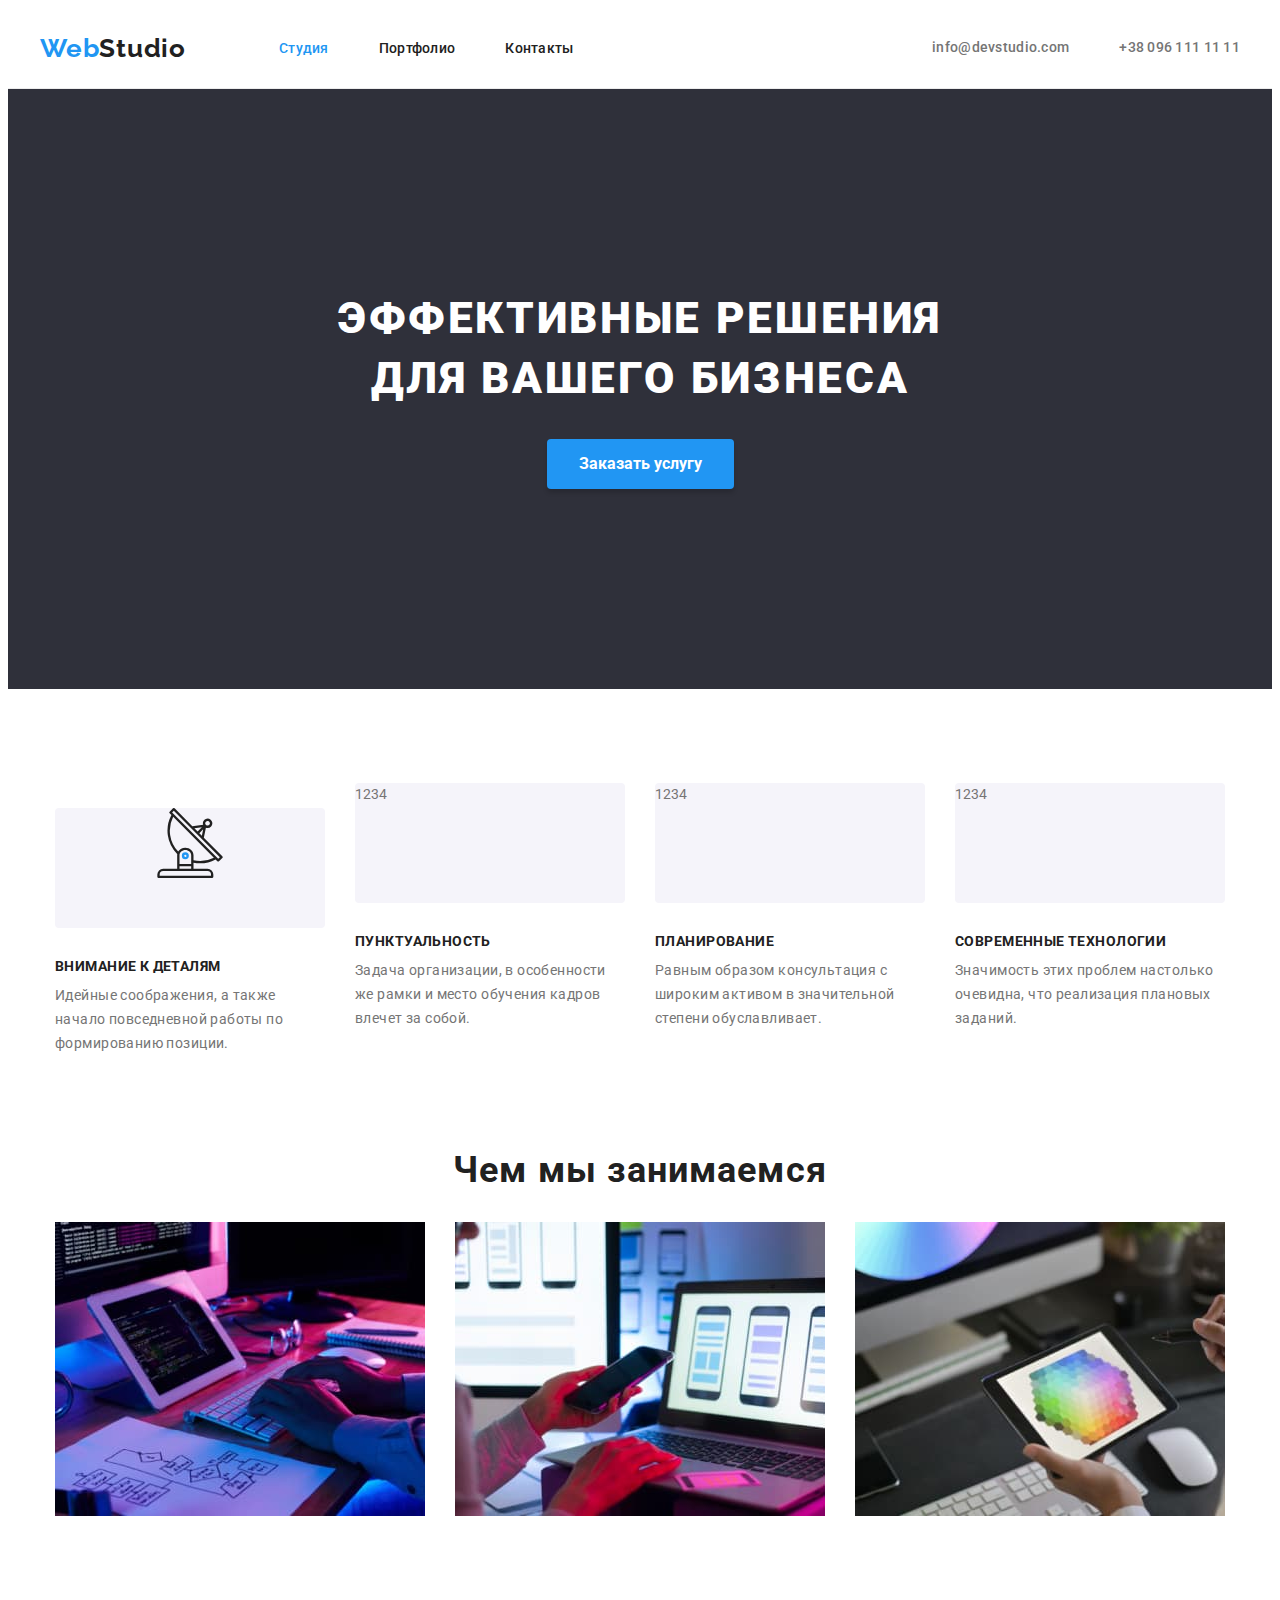
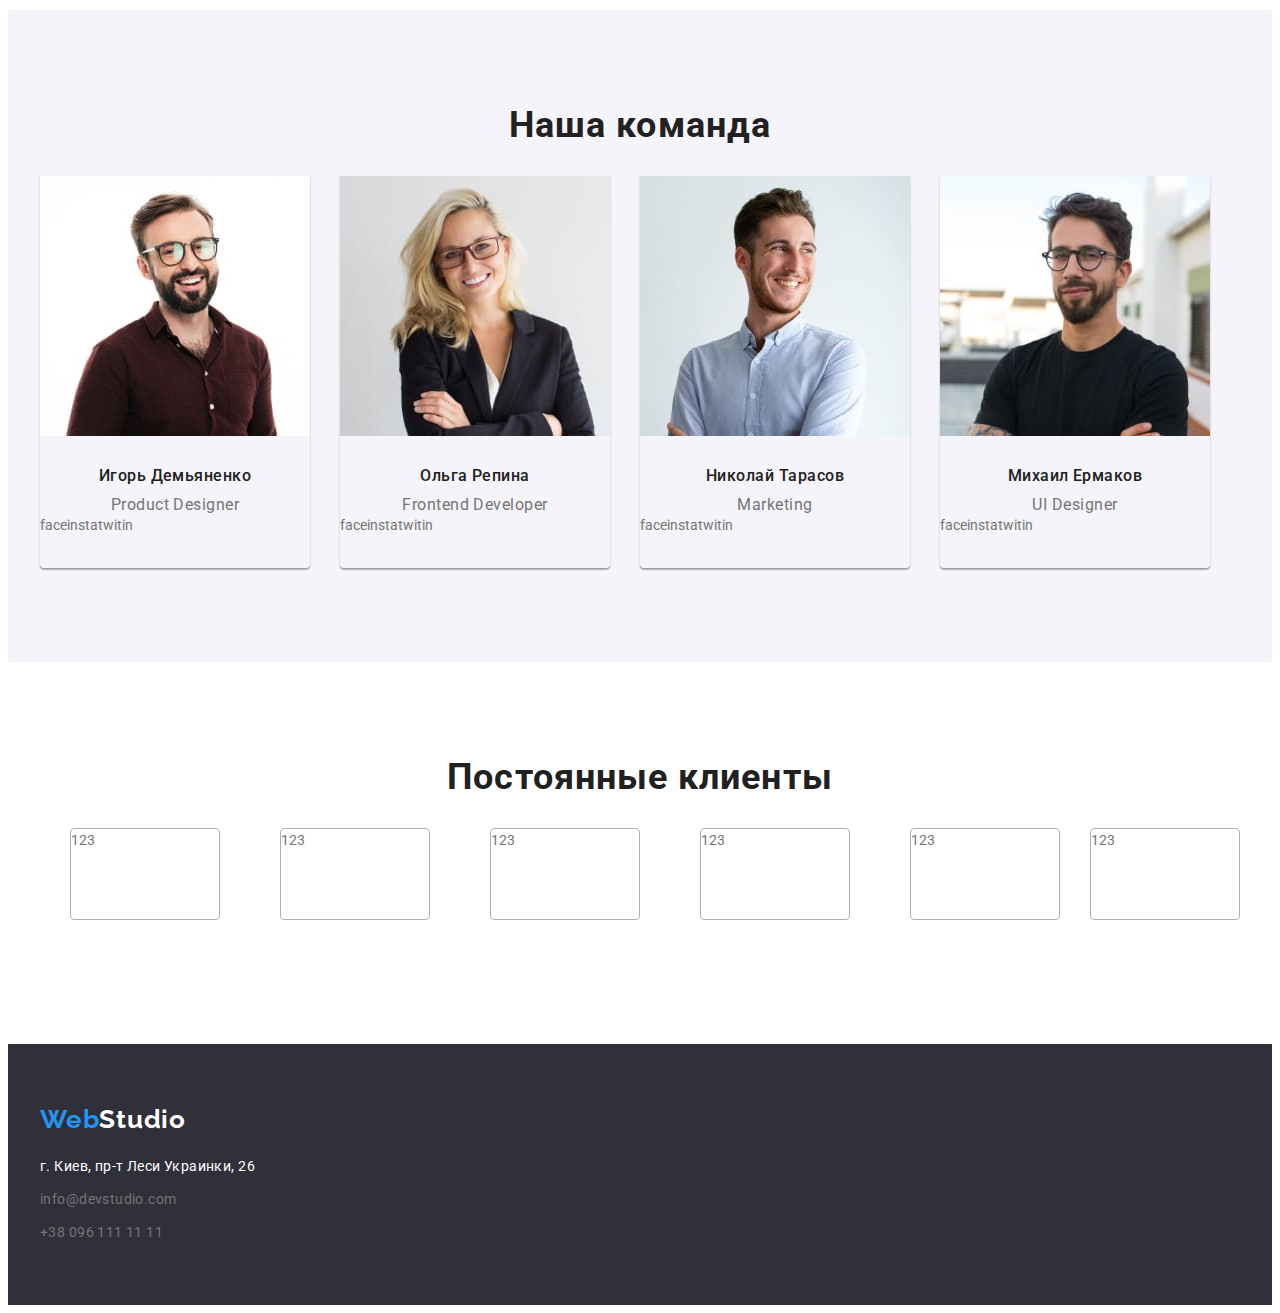
==== index.html @ c8978621 "ДЗ_4" ====
<!DOCTYPE html>
<html lang="ru">
  <head>
    <meta charset="UTF-8" />
    <meta http-equiv="X-UA-Compatible" content="IE=edge" />
    <meta name="viewport" content="width=device-width, initial-scale=1.0" />
    <title>Главная</title>
    <link rel="preconnect" href="https://fonts.googleapis.com" />
    <link rel="preconnect" href="https://fonts.gstatic.com" crossorigin />
    <link
      href="https://fonts.googleapis.com/css2?family=Raleway:wght@700&family=Roboto:wght@400;500;700;900&display=swap"
      rel="stylesheet"
    />
    <link
      rel="stylesheet"
      href="https://cdnjs.cloudflare.com/ajax/libs/modern-normalize/1.1.0/modern-normalize.min.css"
      integrity="sha512-wpPYUAdjBVSE4KJnH1VR1HeZfpl1ub8YT/NKx4PuQ5NmX2tKuGu6U/JRp5y+Y8XG2tV+wKQpNHVUX03MfMFn9Q=="
      crossorigin="anonymous"
      referrerpolicy="no-referrer"
    />
    <link rel="stylesheet" href="./css/styles.css" />
  </head>

  <body>
    <!--Header-->
    <header class="header">
      <div class="container main-nav">
        <nav class="nav">
          <a href="./index.html" class="logo"
            ><span class="logoheader">Web</span>Studio</a
          >
          <ul class="nav-links list-contacts">
            <li><a href="./index.html" class="nav-link current">Студия</a></li>
            <li><a href="./portfolio.html" class="nav-link">Портфолио</a></li>
            <li><a href="#" class="nav-link">Контакты</a></li>
          </ul>
        </nav>
        <ul class="contacts list info-list">
          <li>
            <a href="mailto:info@devstudio.com" class="contact"
              >info@devstudio.com</a
            >
          </li>
          <li>
            <a href="tel:+380961111111" class="contact">+38 096 111 11 11</a>
          </li>
        </ul>
      </div>
    </header>
    <main class="main">
      <!--Hero Section-->
      <section class="hero-section">
        <div class="container">
          <h1 class="section-title">Эффективные решения для вашего бизнеса</h1>
          <button type="button" class="primary-button">Заказать услугу</button>
        </div>
      </section>
      <!--Advantages-->
      <section class="advantages section">
        <div class="container advantage-list">
          <h2 class="invisible">Преимущества веб-студии</h2>
          <ul class="advantages menu-list">
            <li class="advantage">
              <div class="advantages-icon">
                <svg class="advantages-logo" width="70px" height="70px">
                  <use href="./images/svg-sprite.svg#icon-antenna"></use>
                </svg>
              </div>
              <h3 class="advantages-title">Внимание к деталям</h3>
              <p class="advantages-text">
                Идейные соображения, а также начало повседневной работы по
                формированию позиции.
              </p>
            </li>
            <li class="advantage">
              <div class="advantages-icon">1234</div>
              <h3 class="advantages-title">Пунктуальность</h3>
              <p class="advantages-text">
                Задача организации, в особенности же рамки и место обучения
                кадров влечет за собой.
              </p>
            </li>
            <li class="advantage">
              <div class="advantages-icon">1234</div>
              <h3 class="advantages-title">Планирование</h3>
              <p class="advantages-text">
                Равным образом консультация с широким активом в значительной
                степени обуславливает.
              </p>
            </li>
            <li class="advantage">
              <div class="advantages-icon">1234</div>
              <h3 class="advantages-title">Современные технологии</h3>
              <p class="advantages-text">
                Значимость этих проблем настолько очевидна, что реализация
                плановых заданий.
              </p>
            </li>
          </ul>
        </div>
      </section>
      <!--Examples-->
      <section class="examples section">
        <div class="container">
          <h2 class="example-title">Чем мы занимаемся</h2>
          <ul class="examples-list">
            <li class="example">
              <img src="./images/pic1.jpg" alt="Разработка кода" width="370" />
            </li>
            <li class="example">
              <img src="./images/pic2.jpg" alt="Тестирование" width="370" />
            </li>
            <li class="example">
              <img src="./images/pic3.jpg" alt="Дизайн" width="370" />
            </li>
          </ul>
        </div>
      </section>
      <!--Team Members-->
      <section class="team section">
        <div class="container">
          <h2 class="team-header">Наша команда</h2>
          <ul class="team-name">
            <li class="team-member">
              <img
                src="./images/pic4.jpg"
                alt="Дизайнер продукта"
                width="270"
              />
              <div class="team-description">
                <h3 class="team-title">Игорь Демьяненко</h3>
                <p class="team-text">Product Designer</p>
                <ul class="social-contacts">
                  <li class="social-icons">face</li>
                  <li class="social-icons">insta</li>
                  <li class="social-icons">twit</li>
                  <li class="social-icons">in</li>
                </ul>
              </div>
            </li>
            <li class="team-member">
              <img
                src="./images/pic5.jpg"
                alt="Фронт енд разработчик"
                width="270"
              />
              <div class="team-description">
                <h3 class="team-title">Ольга Репина</h3>
                <p class="team-text">Frontend Developer</p>
                <ul class="social-contacts">
                  <li class="social-icons">face</li>
                  <li class="social-icons">insta</li>
                  <li class="social-icons">twit</li>
                  <li class="social-icons">in</li>
                </ul>
              </div>
            </li>
            <li class="team-member">
              <img src="./images/pic6.jpg" alt="Маркетолог" width="270" />
              <div class="team-description">
                <h3 class="team-title">Николай Тарасов</h3>
                <p class="team-text">Marketing</p>
                <ul class="social-contacts">
                  <li class="social-icons">face</li>
                  <li class="social-icons">insta</li>
                  <li class="social-icons">twit</li>
                  <li class="social-icons">in</li>
                </ul>
              </div>
            </li>
            <li class="team-member">
              <img
                src="./images/pic7.jpg"
                alt="Дизайнер пользовательских интерфейсов"
                width="270"
              />
              <div class="team-description">
                <h3 class="team-title">Михаил Ермаков</h3>
                <p class="team-text">UI Designer</p>
                <ul class="social-contacts">
                  <li class="social-icons">face</li>
                  <li class="social-icons">insta</li>
                  <li class="social-icons">twit</li>
                  <li class="social-icons">in</li>
                </ul>
              </div>
            </li>
          </ul>
        </div>
      </section>
      <section class="clients section">
        <div class="container">
          <h2 class="clients-header">Постоянные клиенты</h2>
          <ul class="clients-icon">
            <li class="client">123</li>
            <li class="client">123</li>
            <li class="client">123</li>
            <li class="client">123</li>
            <li class="client">123</li>
            <li class="client">123</li>
          </ul>
        </div>
      </section>
    </main>
    <!--Footer-->
    <footer class="footer">
      <div class="container">
        <a href="./index.html" class="logo-second"
          >Web<span class="logofooter">Studio</span></a
        >
        <address>
          <ul class="address">
            <li>
              <a
                href="https://www.google.com/maps/d/u/0/viewer?msa=0&mid=10uSM3H-mIU3GznYo2szRIEphczw&ll=50.42732700000001%2C30.538092&z=17"
                class="location"
                >г. Киев, пр-т Леси Украинки, 26</a
              >
            </li>
            <li>
              <a href="mailto:info@devstudio.com" class="footer-list"
                >info@devstudio.com</a
              >
            </li>
            <li>
              <a href="tel:+380961111111" class="footer-list"
                >+38 096 111 11 11</a
              >
            </li>
          </ul>
        </address>
      </div>
    </footer>
  </body>
</html>
---- css/styles.css ----
:root {
  --primary-text-color: #757575;
  --main-color: #212121;
  --secondary-color: #ffffff;
  --third-color: #f5f4fa;
  --accent-color: #2196f3;
}
body {
  font-family: "Roboto", Arial, sans-serif;
  font-size: 14px;
  line-height: 1.714;
  color: var(--primary-text-color);
  background-color: var(--secondary-color);
  box-sizing: border-box;
}
h1,
h2,
h3,
h4,
h5,
h6,
p,
ul {
  margin: 0;
  padding: 0;
}
ul {
  list-style: none;
}
.invisible {
  display: none;
}
.container {
  width: 1200px;
  padding-left: 15px;
  padding-right: 15px;
  margin: 0 auto;
}

/* Header */
header {
  border-bottom: 1px solid #ececec;
  background-color: var(--secondary-color);
}
.logo {
  text-decoration: none;
  font-family: "Raleway", Arial, sans-serif;
  font-weight: bold;
  font-size: 26px;
  line-height: 1.19;
  letter-spacing: 0.03em;
  color: var(--main-color);
}
.logoheader {
  color: var(--accent-color);
}
.info-list {
  margin-left: auto;
}

/* Main Navigation */
.main-nav,
.nav {
  display: flex;
  align-items: center;
}
.list li {
  margin-left: 50px;
}
.nav-contacts {
  margin-left: 93px;
}
.list-contacts {
  align-items: center;
  display: flex;
  margin-left: 93px;
}
.list-contacts li:not(:last-child) {
  margin-right: 50px;
}
.list-contacts .nav-link {
  display: block;
  padding-top: 32px;
  padding-bottom: 32px;
}
.list-contacts .nav-link:last-child {
  margin-right: 0;
}
.contacts li:first-child {
  margin-left: 0;
}
.nav-link {
  text-decoration: none;
  font-weight: 500;
  font-size: 14px;
  line-height: 1.15;
  letter-spacing: 0.02em;
  color: var(--main-color);
}
.nav-link:hover {
  color: var(--accent-color);
}
.nav-link:focus {
  color: var(--accent-color);
}

/* Contact Information*/
.list {
  display: flex;
}
.contact {
  text-decoration: none;
  font-weight: 500;
  font-size: 14px;
  line-height: 1.15;
  letter-spacing: 0.02em;
  color: var(--primary-text-color);
}
.contact:hover {
  color: var(--accent-color);
}
.contact:focus {
  color: var(--accent-color);
}

/*Hero Section */
.hero-section {
  background-color: #2f303a;
  text-align: center;
  padding: 200px 0;
}

h1 {
  max-width: 696px;
  margin-bottom: 30px;
  margin-left: auto;
  margin-right: auto;
  font-weight: 900;
  font-size: 44px;
  line-height: 1.36;
  text-align: center;
  letter-spacing: 0.06em;
  text-transform: uppercase;
  color: var(--secondary-color);
}
.primary-button {
  font-family: "Roboto", Arial, sans-serif;
  font-weight: bold;
  font-size: 16px;
  line-height: 1.875;
  background-color: var(--accent-color);
  color: var(--secondary-color);
  box-shadow: 0px 4px 4px rgba(0, 0, 0, 0.15);
  border: none;
  cursor: pointer;
  border-radius: 4px;
  text-align: center;
  padding: 10px 32px;
}

/*Advantages */
.advantages {
  padding-bottom: 0;
}
.advantages-title {
  margin-bottom: 10px;
  font-weight: bold;
  font-size: 14px;
  line-height: 1.15;
  letter-spacing: 0.03em;
  text-transform: uppercase;
  color: var(--main-color);
}
.advantages-text {
  font-weight: normal;
  font-size: 14px;
  line-height: 1.71;
  letter-spacing: 0.03em;
}
.advantage:not(:last-child) {
  margin-right: 30px;
}
.advantages li:last-child {
  padding-right: 0;
}
.menu-list {
  display: flex;
  justify-content: center;
}
.menu-list .advantage {
  width: 270px;
}
.advantages-icon {
  background: var(--third-color);
  border-radius: 4px;
  margin-bottom: 30px;
  width: 270px;
  height: 120px;
}
.advantages-logo {
  display: block;
  margin: 25px auto;
}

/*Examples */
.example-title {
  font-weight: bold;
  font-size: 36px;
  line-height: 1.166;
  text-align: center;
  letter-spacing: 0.03em;
  color: var(--main-color);
}
.example-title,
.team-header {
  margin-bottom: 30px;
}
.example {
  list-style: none;
}
.examples-list {
  display: flex;
  justify-content: center;
}
.example:not(:last-child) {
  margin-right: 30px;
}

/*Team Members */
.team-name {
  display: flex;
  align-items: center;
}
.team-member:not(:last-child) {
  margin-right: 30px;
}
.team-member {
  box-shadow: 0px 1px 3px rgba(0, 0, 0, 0.12), 0px 1px 1px rgba(0, 0, 0, 0.14),
    0px 2px 1px rgba(0, 0, 0, 0.2);
  border-radius: 0px 0px 4px 4px;
}
.options {
  list-style: none;
}
.option-title {
  font-weight: bold;
  font-size: 18px;
  line-height: 2;
  letter-spacing: 0.06em;
  color: var(--main-color);
}
.option-text {
  font-weight: normal;
  font-size: 16px;
  line-height: 1.875;
  letter-spacing: 0.03em;
}
.team-header,
.clients-header {
  font-weight: bold;
  font-size: 36px;
  line-height: 1.17;
  text-align: center;
  letter-spacing: 0.03em;
  color: var(--main-color);
}
.team-title {
  font-weight: 500;
  font-size: 16px;
  line-height: 1.1875;
  text-align: center;
  letter-spacing: 0.03em;
  color: var(--main-color);
}
.team-text {
  font-weight: normal;
  font-size: 16px;
  line-height: 1.1875;
  text-align: center;
  letter-spacing: 0.03em;
}
.team-title {
  margin-bottom: 10px;
}
.section {
  padding-top: 94px;
  padding-bottom: 94px;
  background-color: var(--secondary-color);
}
.section.advantages {
  padding-bottom: 0;
}
.team-description {
  padding: 30px 0;
}
.team {
  background-color: var(--third-color);
}
.work {
  list-style: none;
}

/* footer */
footer {
  padding: 60px 0;
  background-color: #2f303a;
}
.logo-second {
  text-decoration: none;
  font-family: "Raleway", Arial, sans-serif;
  font-style: normal;
  font-weight: bold;
  font-size: 26px;
  line-height: 31px;
  letter-spacing: 0.03em;
  color: var(--accent-color);
  display: block;
  margin-bottom: 20px;
}
.logofooter {
  color: var(--secondary-color);
}
address {
  font-style: normal;
  font-weight: normal;
  font-size: 14px;
  line-height: 1.714;
  letter-spacing: 0.03em;
  color: var(--primary-text-color5);
  margin-bottom: 0;
}
.address li:not(:last-child) {
  margin-bottom: 9px;
}
.location {
  text-decoration: none;
  color: var(--secondary-color);
}
.footer-list {
  text-decoration: none;
  color: var(--primary-text-color);
}

/*Клиенты */
.clients-icon,
.social-contacts {
  display: flex;
  align-items: center;
}
.client:not(:last-child) {
  margin: 30px;
}
.client {
  border: 1px solid #afb1b8;
  box-sizing: border-box;
  border-radius: 4px;
  width: 170px;
  height: 92px;
}

/* Portfolio */
img {
  display: block;
  max-width: 100%;
  height: auto;
}
.work-button {
  font-weight: 500;
  font-size: 16px;
  line-height: 1.625;
  text-align: center;
  letter-spacing: 0.03em;
}
.button-list {
  display: flex;
  justify-content: center;
  margin-bottom: 50px;
}
.secondary-button {
  padding: 6px 22px;
  margin-right: 8px;
  border: none;
  border-radius: 4px;
}
.active {
  color: var(--secondary-color);
  background-color: var(--accent-color);
}
.last-button {
  margin-right: 0;
}
.secondary-button:hover,
.secondary-button:focus {
  background-color: var(--accent-color);
  color: var(--secondary-color);
  cursor: pointer;
  color: var(--secondary-color);
}
.options-list {
  display: flex;
  flex-wrap: wrap;
  align-items: center;
  margin-right: -30px;
  margin-bottom: -30px;
}
.options-list .options {
  margin-right: 30px;
  margin-bottom: 30px;
  border: 1px solid #eeeeee;
  flex-basis: calc(100% / 3 - 30px);
}
.options-description-wrapper {
  padding: 20px 24px;
}
a.current:link,
a.current:visited {
  color: var(--accent-color);
  background-color: none;
}
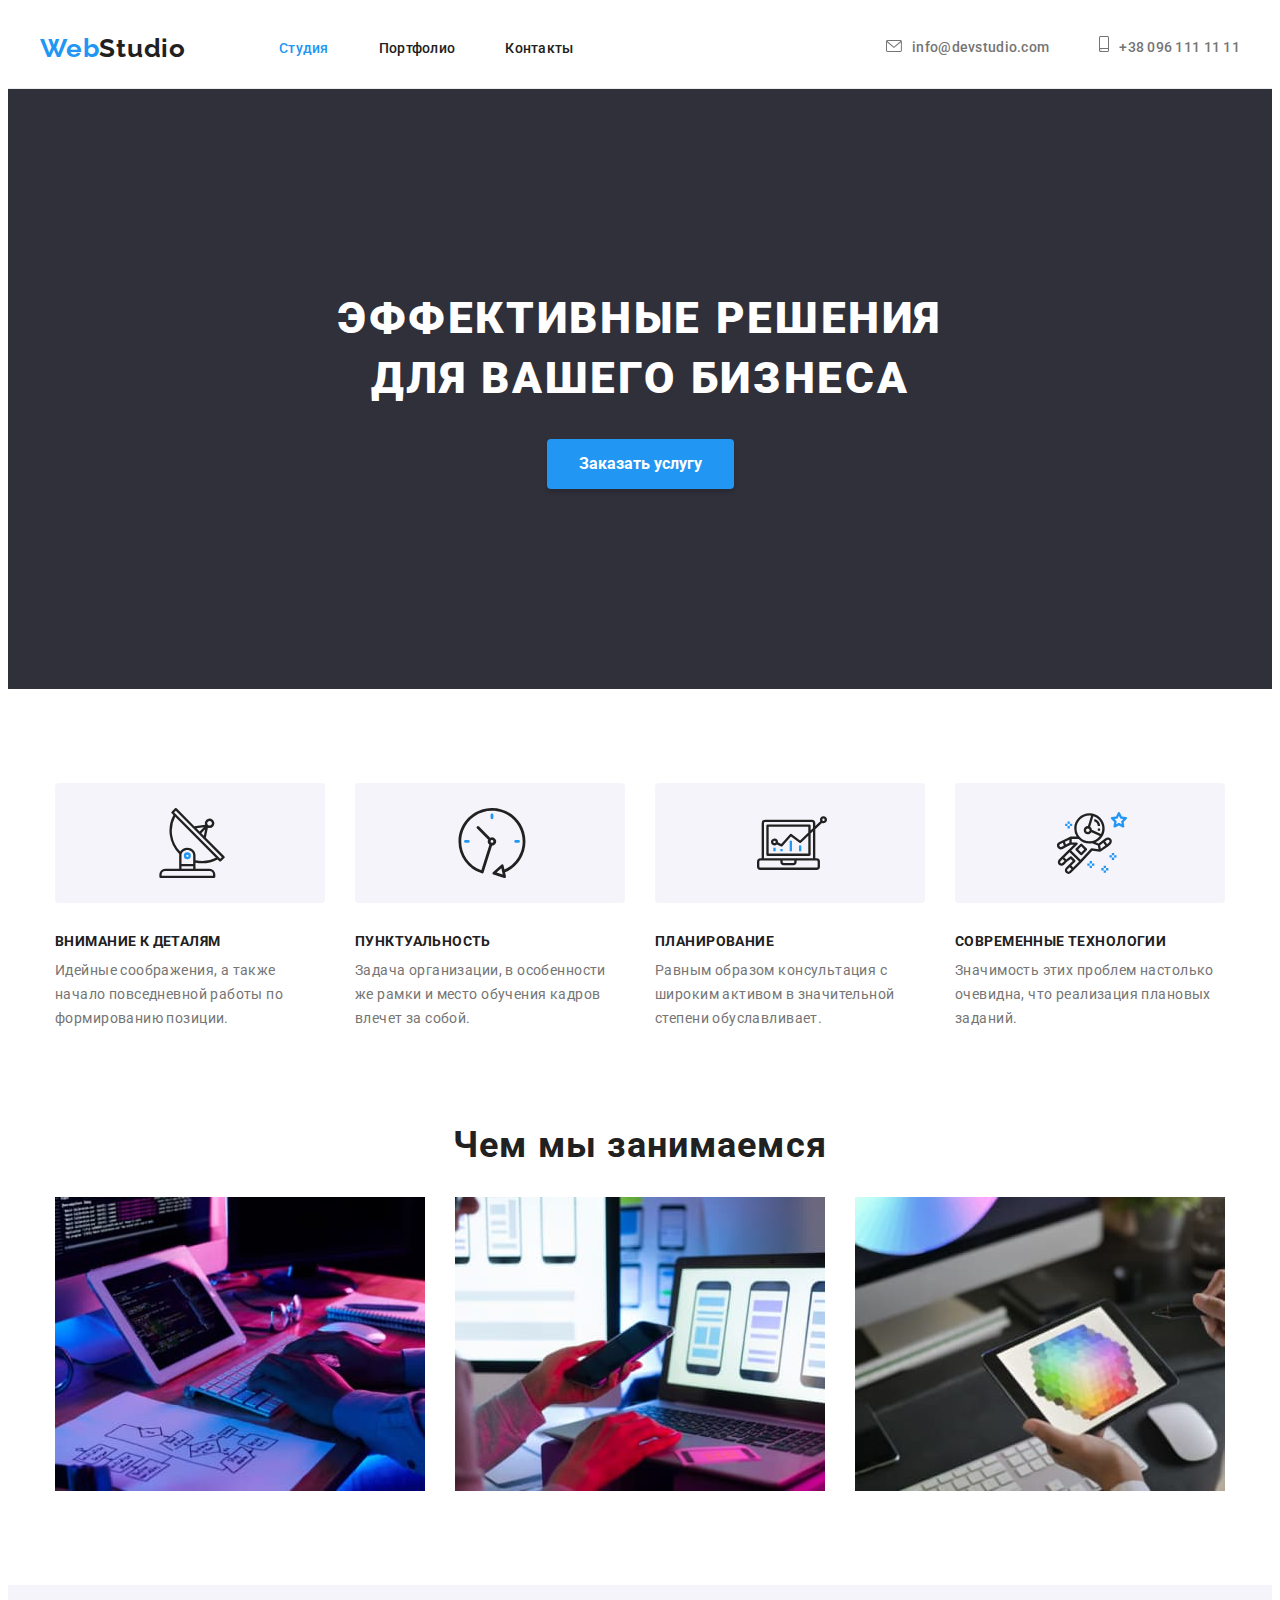
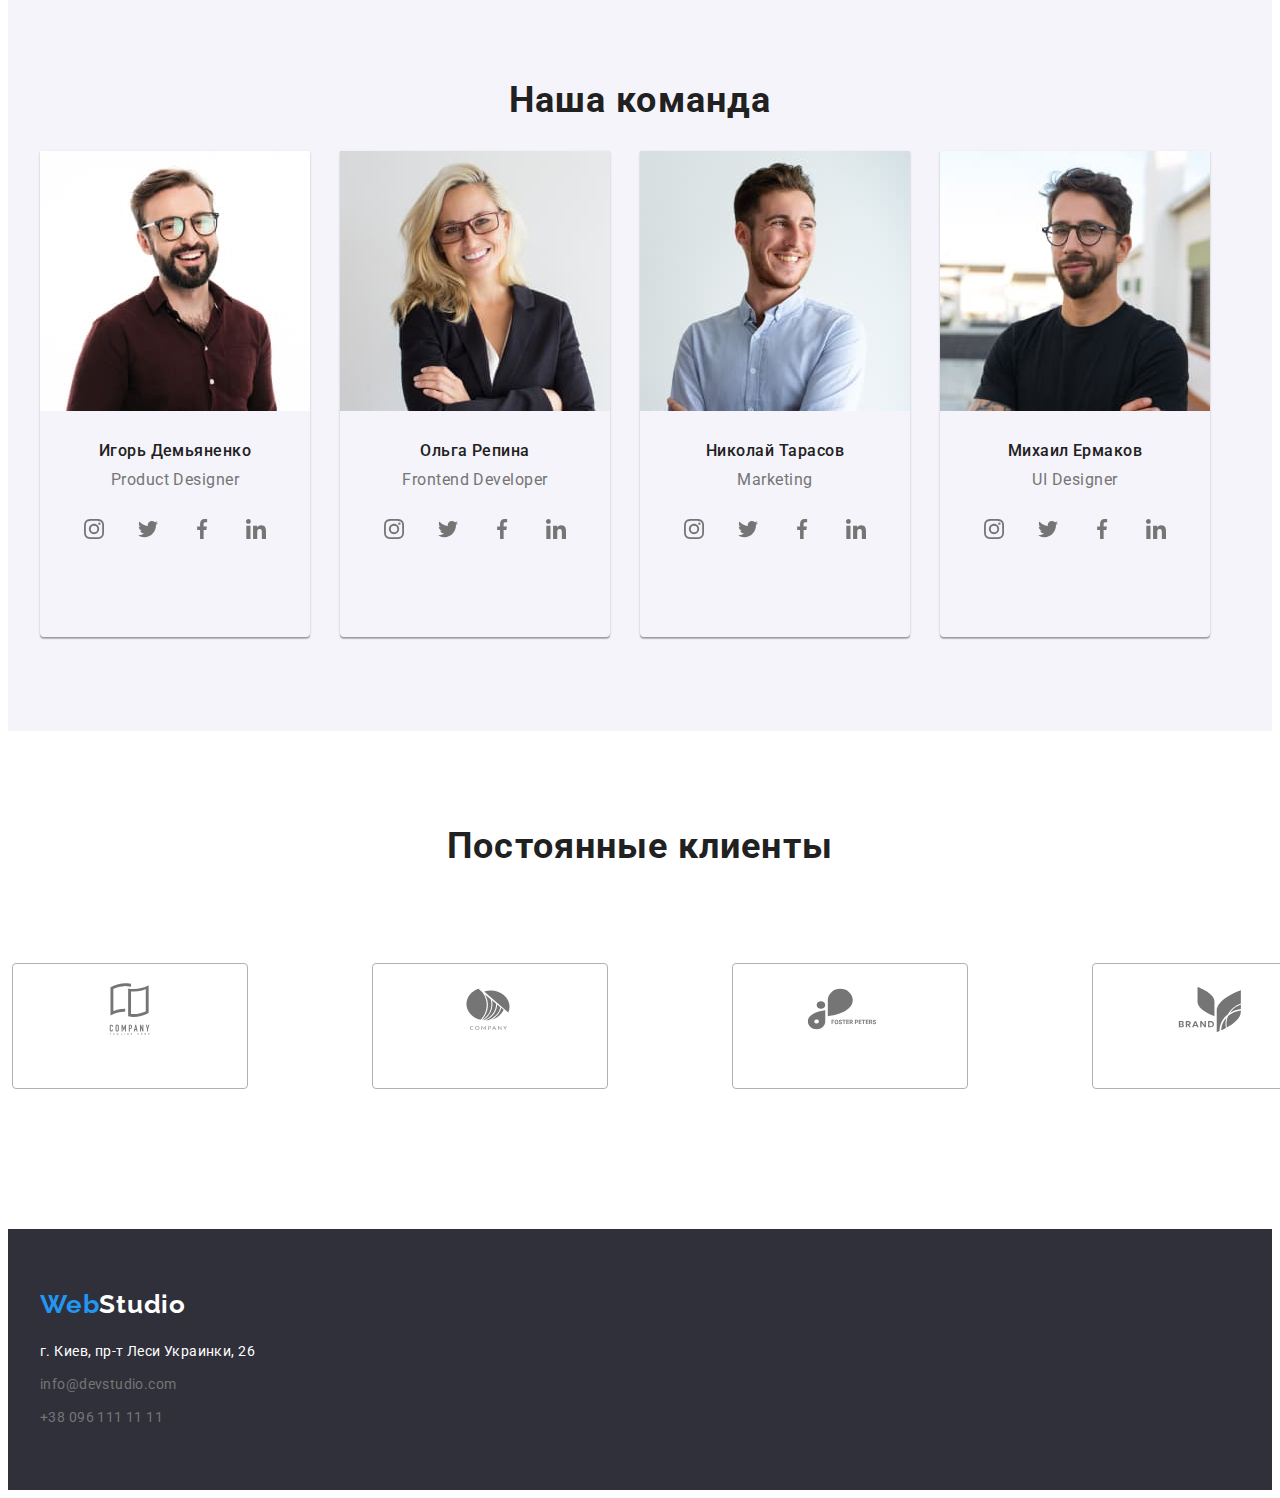
==== commit e25e55bb: "ДЗ_4 Правка_1" ====
--- a/index.html
+++ b/index.html
@@ -37,12 +37,18 @@
         </nav>
         <ul class="contacts list info-list">
           <li>
-            <a href="mailto:info@devstudio.com" class="contact"
+            <a href="mailto:info@devstudio.com" class="contact">
+              <svg class="contacts-icon" width="16px" height="12px">
+                <use href="./images/svg-sprite.svg#icon-envelope"></use></svg
               >info@devstudio.com</a
             >
           </li>
           <li>
-            <a href="tel:+380961111111" class="contact">+38 096 111 11 11</a>
+            <a href="tel:+380961111111" class="contact"
+              ><svg class="contacts-icon" width="10px" height="16px">
+                <use href="./images/svg-sprite.svg#icon-smartphone"></use></svg
+              >+38 096 111 11 11</a
+            >
           </li>
         </ul>
       </div>
@@ -73,7 +79,11 @@
               </p>
             </li>
             <li class="advantage">
-              <div class="advantages-icon">1234</div>
+              <div class="advantages-icon">
+                <svg class="advantages-logo" width="70px" height="70px">
+                  <use href="./images/svg-sprite.svg#icon-clock"></use>
+                </svg>
+              </div>
               <h3 class="advantages-title">Пунктуальность</h3>
               <p class="advantages-text">
                 Задача организации, в особенности же рамки и место обучения
@@ -81,7 +91,11 @@
               </p>
             </li>
             <li class="advantage">
-              <div class="advantages-icon">1234</div>
+              <div class="advantages-icon">
+                <svg class="advantages-logo" width="70px" height="70px">
+                  <use href="./images/svg-sprite.svg#icon-diagram"></use>
+                </svg>
+              </div>
               <h3 class="advantages-title">Планирование</h3>
               <p class="advantages-text">
                 Равным образом консультация с широким активом в значительной
@@ -89,7 +103,11 @@
               </p>
             </li>
             <li class="advantage">
-              <div class="advantages-icon">1234</div>
+              <div class="advantages-icon">
+                <svg class="advantages-logo" width="70px" height="70px">
+                  <use href="./images/svg-sprite.svg#icon-astronaut"></use>
+                </svg>
+              </div>
               <h3 class="advantages-title">Современные технологии</h3>
               <p class="advantages-text">
                 Значимость этих проблем настолько очевидна, что реализация
@@ -131,10 +149,36 @@
                 <h3 class="team-title">Игорь Демьяненко</h3>
                 <p class="team-text">Product Designer</p>
                 <ul class="social-contacts">
-                  <li class="social-icons">face</li>
-                  <li class="social-icons">insta</li>
-                  <li class="social-icons">twit</li>
-                  <li class="social-icons">in</li>
+                  <li class="social-icons">
+                    <a href="#" class="social-link">
+                      <svg class="social-icon" width="20px" height="20px">
+                        <use
+                          href="./images/svg-sprite.svg#icon-instagram"
+                        ></use>
+                      </svg>
+                    </a>
+                  </li>
+                  <li class="social-icons">
+                    <a href="#" class="social-link">
+                      <svg class="social-icon" width="20px" height="20px">
+                        <use href="./images/svg-sprite.svg#icon-twitter"></use>
+                      </svg>
+                    </a>
+                  </li>
+                  <li class="social-icons">
+                    <a href="#" class="social-link">
+                      <svg class="social-icon" width="20px" height="20px">
+                        <use href="./images/svg-sprite.svg#icon-facebook"></use>
+                      </svg>
+                    </a>
+                  </li>
+                  <li class="social-icons">
+                    <a href="#" class="social-link">
+                      <svg class="social-icon" width="20px" height="20px">
+                        <use href="./images/svg-sprite.svg#icon-linkedin"></use>
+                      </svg>
+                    </a>
+                  </li>
                 </ul>
               </div>
             </li>
@@ -148,10 +192,36 @@
                 <h3 class="team-title">Ольга Репина</h3>
                 <p class="team-text">Frontend Developer</p>
                 <ul class="social-contacts">
-                  <li class="social-icons">face</li>
-                  <li class="social-icons">insta</li>
-                  <li class="social-icons">twit</li>
-                  <li class="social-icons">in</li>
+                  <li class="social-icons">
+                    <a href="#" class="social-link">
+                      <svg class="social-icon" width="20px" height="20px">
+                        <use
+                          href="./images/svg-sprite.svg#icon-instagram"
+                        ></use>
+                      </svg>
+                    </a>
+                  </li>
+                  <li class="social-icons">
+                    <a href="#" class="social-link">
+                      <svg class="social-icon" width="20px" height="20px">
+                        <use href="./images/svg-sprite.svg#icon-twitter"></use>
+                      </svg>
+                    </a>
+                  </li>
+                  <li class="social-icons">
+                    <a href="#" class="social-link">
+                      <svg class="social-icon" width="20px" height="20px">
+                        <use href="./images/svg-sprite.svg#icon-facebook"></use>
+                      </svg>
+                    </a>
+                  </li>
+                  <li class="social-icons">
+                    <a href="#" class="social-link">
+                      <svg class="social-icon" width="20px" height="20px">
+                        <use href="./images/svg-sprite.svg#icon-linkedin"></use>
+                      </svg>
+                    </a>
+                  </li>
                 </ul>
               </div>
             </li>
@@ -161,10 +231,36 @@
                 <h3 class="team-title">Николай Тарасов</h3>
                 <p class="team-text">Marketing</p>
                 <ul class="social-contacts">
-                  <li class="social-icons">face</li>
-                  <li class="social-icons">insta</li>
-                  <li class="social-icons">twit</li>
-                  <li class="social-icons">in</li>
+                  <li class="social-icons">
+                    <a href="#" class="social-link">
+                      <svg class="social-icon" width="20px" height="20px">
+                        <use
+                          href="./images/svg-sprite.svg#icon-instagram"
+                        ></use>
+                      </svg>
+                    </a>
+                  </li>
+                  <li class="social-icons">
+                    <a href="#" class="social-link">
+                      <svg class="social-icon" width="20px" height="20px">
+                        <use href="./images/svg-sprite.svg#icon-twitter"></use>
+                      </svg>
+                    </a>
+                  </li>
+                  <li class="social-icons">
+                    <a href="#" class="social-link">
+                      <svg class="social-icon" width="20px" height="20px">
+                        <use href="./images/svg-sprite.svg#icon-facebook"></use>
+                      </svg>
+                    </a>
+                  </li>
+                  <li class="social-icons">
+                    <a href="#" class="social-link">
+                      <svg class="social-icon" width="20px" height="20px">
+                        <use href="./images/svg-sprite.svg#icon-linkedin"></use>
+                      </svg>
+                    </a>
+                  </li>
                 </ul>
               </div>
             </li>
@@ -178,10 +274,36 @@
                 <h3 class="team-title">Михаил Ермаков</h3>
                 <p class="team-text">UI Designer</p>
                 <ul class="social-contacts">
-                  <li class="social-icons">face</li>
-                  <li class="social-icons">insta</li>
-                  <li class="social-icons">twit</li>
-                  <li class="social-icons">in</li>
+                  <li class="social-icons">
+                    <a href="#" class="social-link">
+                      <svg class="social-icon" width="20px" height="20px">
+                        <use
+                          href="./images/svg-sprite.svg#icon-instagram"
+                        ></use>
+                      </svg>
+                    </a>
+                  </li>
+                  <li class="social-icons">
+                    <a href="#" class="social-link">
+                      <svg class="social-icon" width="20px" height="20px">
+                        <use href="./images/svg-sprite.svg#icon-twitter"></use>
+                      </svg>
+                    </a>
+                  </li>
+                  <li class="social-icons">
+                    <a href="#" class="social-link">
+                      <svg class="social-icon" width="20px" height="20px">
+                        <use href="./images/svg-sprite.svg#icon-facebook"></use>
+                      </svg>
+                    </a>
+                  </li>
+                  <li class="social-icons">
+                    <a href="#" class="social-link">
+                      <svg class="social-icon" width="20px" height="20px">
+                        <use href="./images/svg-sprite.svg#icon-linkedin"></use>
+                      </svg>
+                    </a>
+                  </li>
                 </ul>
               </div>
             </li>
@@ -192,12 +314,48 @@
         <div class="container">
           <h2 class="clients-header">Постоянные клиенты</h2>
           <ul class="clients-icon">
-            <li class="client">123</li>
-            <li class="client">123</li>
-            <li class="client">123</li>
-            <li class="client">123</li>
-            <li class="client">123</li>
-            <li class="client">123</li>
+            <li class="client">
+              <a href="#" class="client-link">
+                <svg class="social-icon" width="106px" height="60px">
+                  <use href="./images/svg-sprite.svg#icon-Logo1"></use>
+                </svg>
+              </a>
+            </li>
+            <li class="client">
+              <a href="#" class="client-link">
+                <svg class="social-icon" width="106px" height="60px">
+                  <use href="./images/svg-sprite.svg#icon-Logo2"></use>
+                </svg>
+              </a>
+            </li>
+            <li class="client">
+              <a href="#" class="client-link">
+                <svg class="social-icon" width="106px" height="60px">
+                  <use href="./images/svg-sprite.svg#icon-Logo3"></use>
+                </svg>
+              </a>
+            </li>
+            <li class="client">
+              <a href="#" class="client-link">
+                <svg class="social-icon" width="106px" height="60px">
+                  <use href="./images/svg-sprite.svg#icon-Logo4"></use>
+                </svg>
+              </a>
+            </li>
+            <li class="client">
+              <a href="#" class="client-link">
+                <svg class="social-icon" width="106px" height="60px">
+                  <use href="./images/svg-sprite.svg#icon-Logo5"></use>
+                </svg>
+              </a>
+            </li>
+            <li class="client">
+              <a href="#" class="client-link">
+                <svg class="social-icon" width="106px" height="60px">
+                  <use href="./images/svg-sprite.svg#icon-Logo6"></use>
+                </svg>
+              </a>
+            </li>
           </ul>
         </div>
       </section>
@@ -205,6 +363,7 @@
     <!--Footer-->
     <footer class="footer">
       <div class="container">
+        <div class="join"></div>
         <a href="./index.html" class="logo-second"
           >Web<span class="logofooter">Studio</span></a
         >
--- a/css/styles.css
+++ b/css/styles.css
@@ -122,6 +122,10 @@
 .contact:focus {
   color: var(--accent-color);
 }
+.contacts-icon {
+  margin-right: 10px;
+  fill: currentColor;
+}
 
 /*Hero Section */
 .hero-section {
@@ -198,8 +202,7 @@
   height: 120px;
 }
 .advantages-logo {
-  display: block;
-  margin: 25px auto;
+  margin: 25px 102px;
 }
 
 /*Examples */
@@ -239,6 +242,35 @@
     0px 2px 1px rgba(0, 0, 0, 0.2);
   border-radius: 0px 0px 4px 4px;
 }
+.social-icons {
+  color: var(--primary-text-color);
+  display: inline-flex;
+  align-items: center;
+  justify-content: center;
+}
+.social-icons:not(:last-child) {
+  margin-right: 10px;
+}
+.social-icon {
+  fill: currentColor;
+}
+.social-contacts {
+  margin: 16px 32px 30px 32px;
+}
+.social-link {
+  color: var(--primary-text-color);
+  display: block;
+  width: 44px;
+  height: 44px;
+  border-radius: 50%;
+  text-align: center;
+  padding-top: 14px;
+  padding-bottom: 14px;
+}
+.social-link:hover {
+  color: var(--secondary-color);
+  background-color: var(--accent-color);
+}
 .options {
   list-style: none;
 }
@@ -278,6 +310,7 @@
   line-height: 1.1875;
   text-align: center;
   letter-spacing: 0.03em;
+  margin-bottom: 16px;
 }
 .team-title {
   margin-bottom: 10px;
@@ -342,20 +375,39 @@
 }
 
 /*Клиенты */
-.clients-icon,
-.social-contacts {
-  display: flex;
-  align-items: center;
+.social-contacts,
+.clients-icon {
+  display: flex;
+  align-items: center;
+  justify-content: center;
 }
 .client:not(:last-child) {
   margin: 30px;
 }
 .client {
-  border: 1px solid #afb1b8;
-  box-sizing: border-box;
-  border-radius: 4px;
+  text-align: center;
+  padding: 16px 32px 16px 32px;
+}
+.social-icon {
+  color: currentColor;
+}
+.client-link {
+  color: var(--primary-text-color);
+}
+.clients-icon {
+  margin-top: 50px;
+}
+.client-link {
+  padding: 16px 32px 16px 32px;
+  display: block;
   width: 170px;
   height: 92px;
+  border: 1px solid #afb1b8;
+  border-radius: 4px;
+}
+.client-link:hover {
+  color: var(--accent-color);
+  border-color: var(--accent-color);
 }
 
 /* Portfolio */
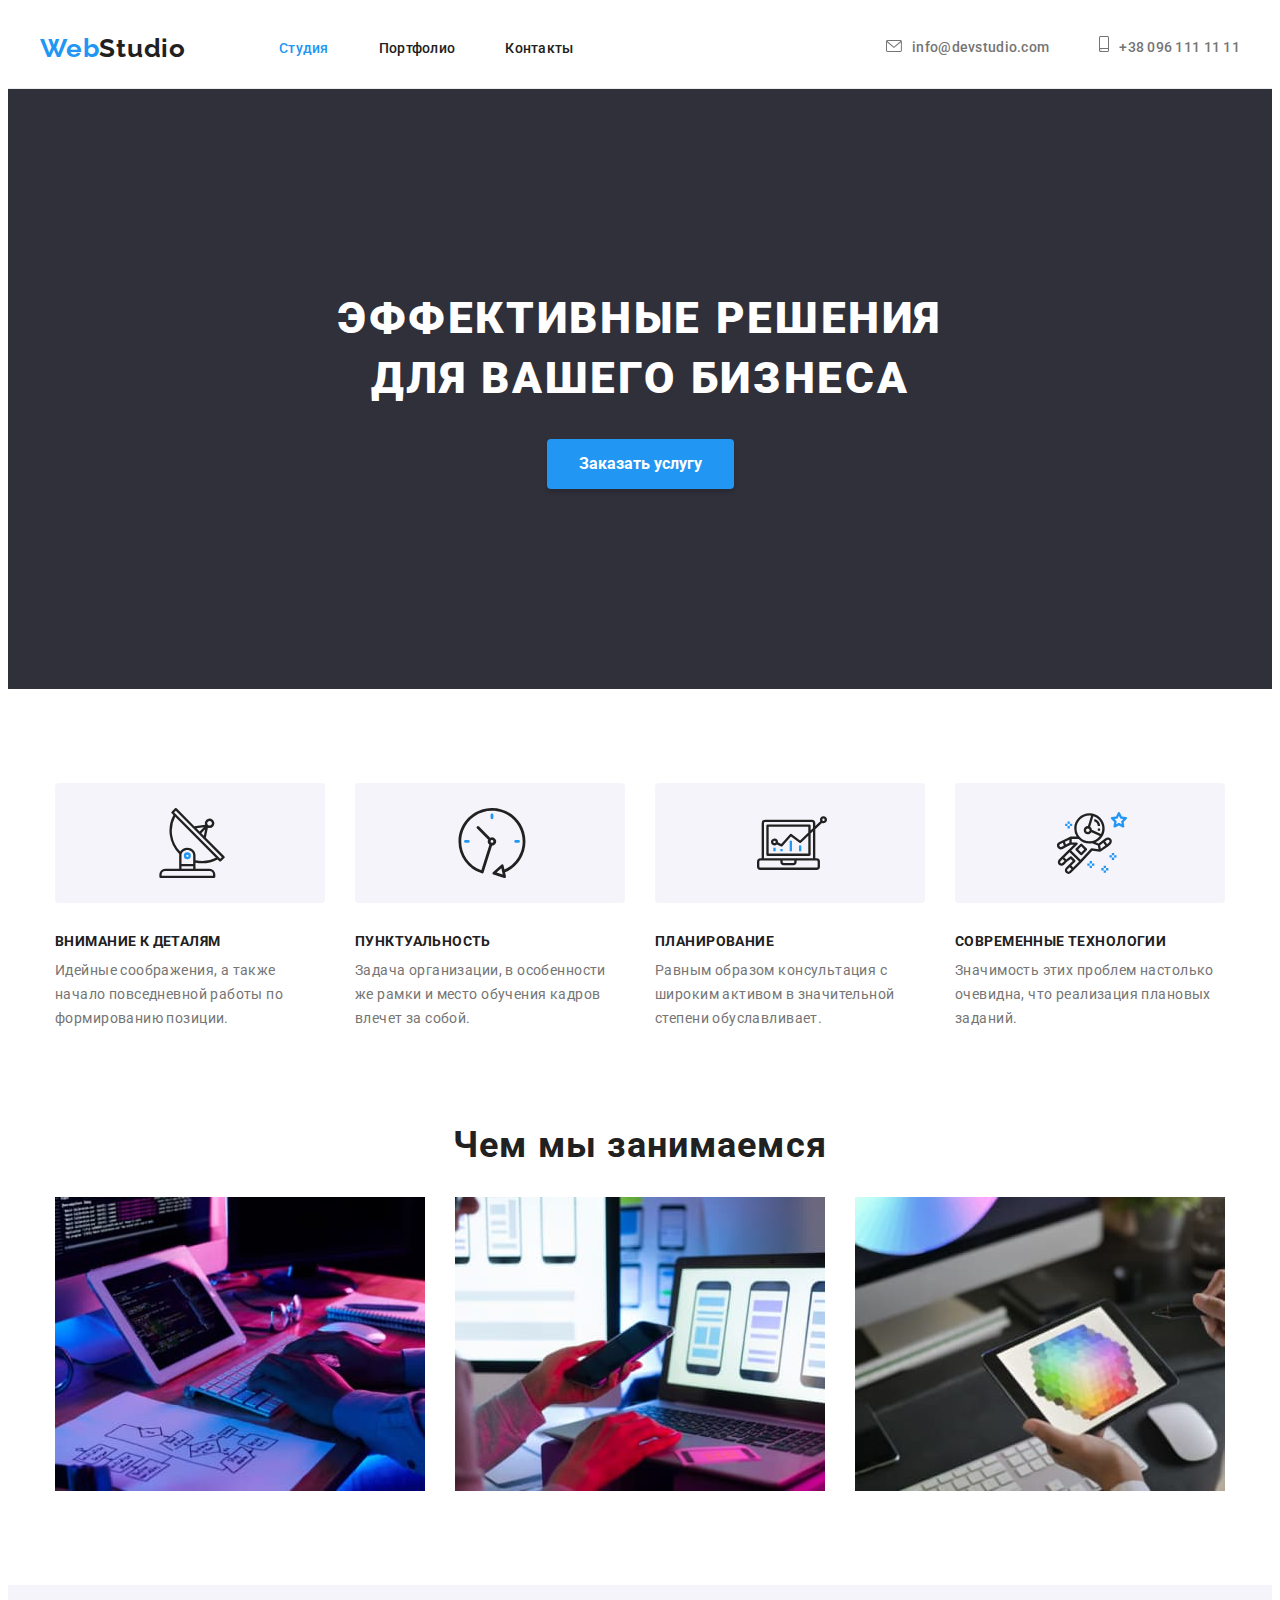
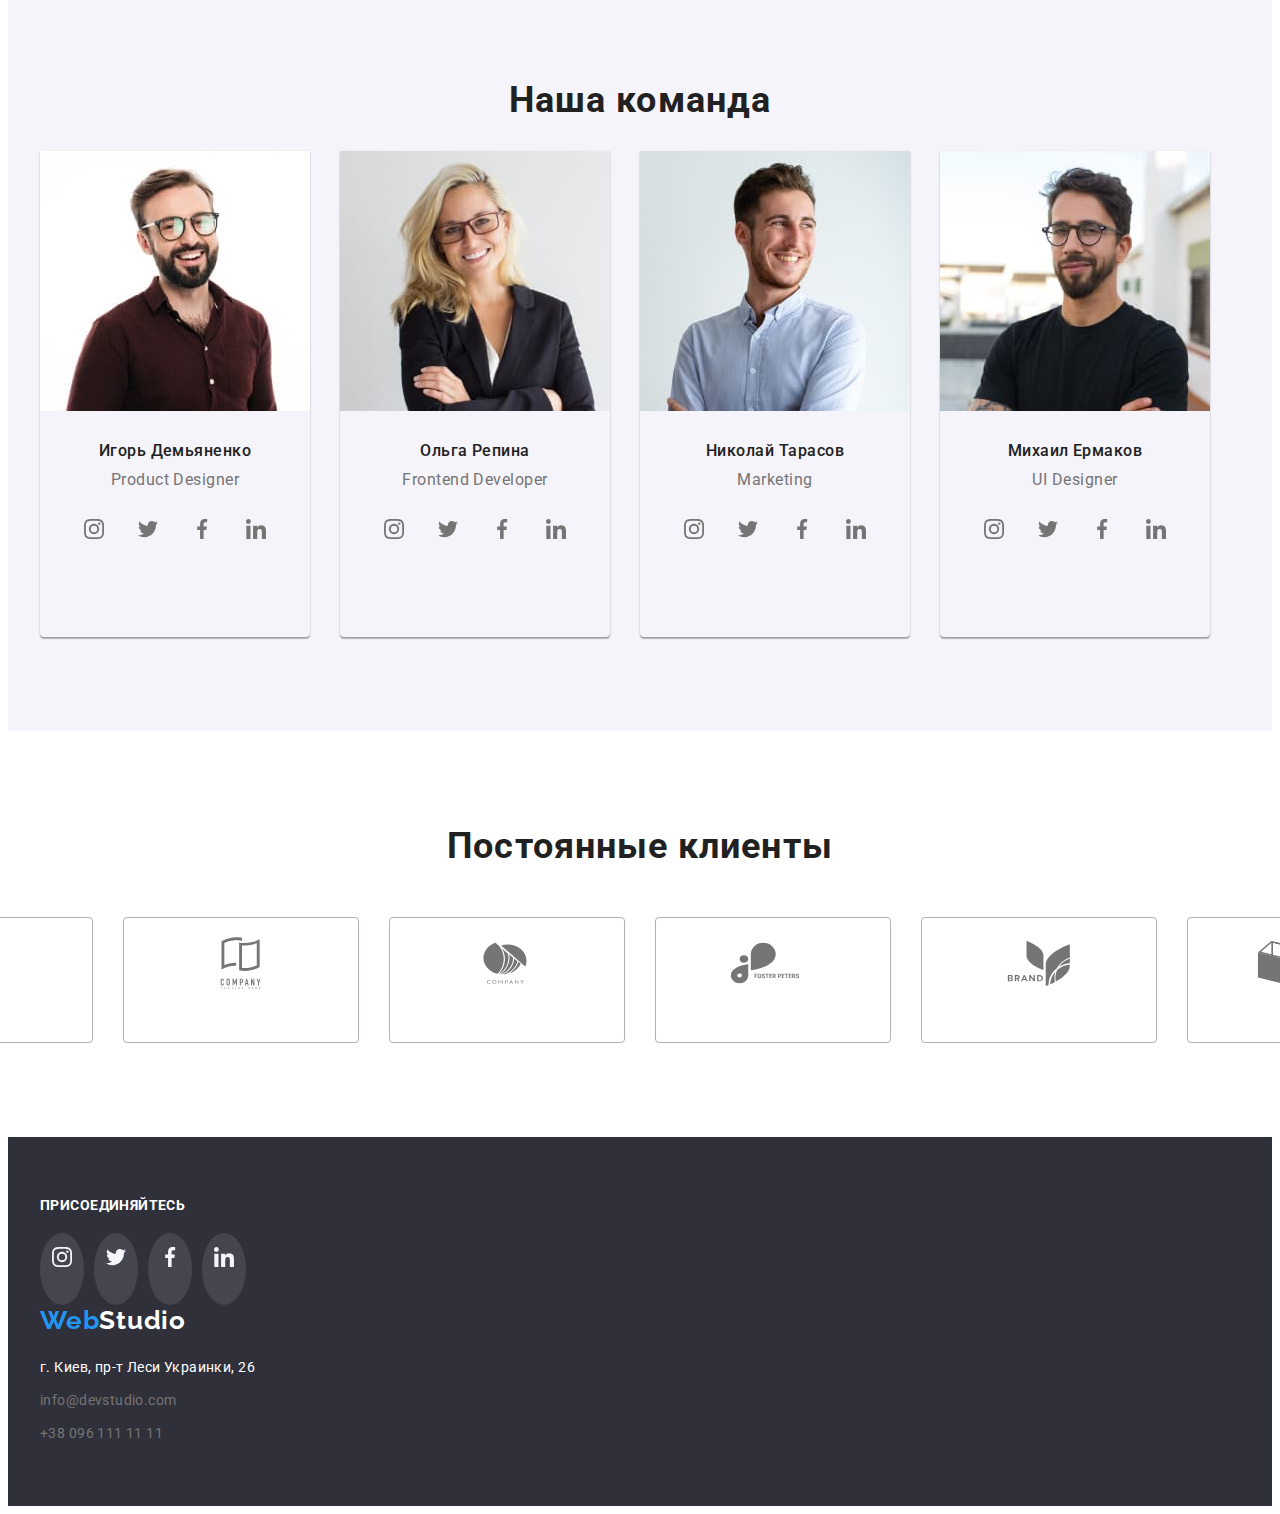
==== commit f7959525: "ДЗ_4 Правка_2" ====
--- a/index.html
+++ b/index.html
@@ -363,7 +363,39 @@
     <!--Footer-->
     <footer class="footer">
       <div class="container">
-        <div class="join"></div>
+        <div class="join">
+          <h3 class="join-title">Присоединяйтесь</h3>
+          <ul class="join-list">
+            <li class="social-icons">
+              <a href="#" class="join-link">
+                <svg class="social-icon" width="20px" height="20px">
+                  <use href="./images/svg-sprite.svg#icon-instagram"></use>
+                </svg>
+              </a>
+            </li>
+            <li class="social-icons">
+              <a href="#" class="join-link">
+                <svg class="social-icon" width="20px" height="20px">
+                  <use href="./images/svg-sprite.svg#icon-twitter"></use>
+                </svg>
+              </a>
+            </li>
+            <li class="social-icons">
+              <a href="#" class="join-link">
+                <svg class="social-icon" width="20px" height="20px">
+                  <use href="./images/svg-sprite.svg#icon-facebook"></use>
+                </svg>
+              </a>
+            </li>
+            <li class="social-icons">
+              <a href="#" class="join-link">
+                <svg class="social-icon" width="20px" height="20px">
+                  <use href="./images/svg-sprite.svg#icon-linkedin"></use>
+                </svg>
+              </a>
+            </li>
+          </ul>
+        </div>
         <a href="./index.html" class="logo-second"
           >Web<span class="logofooter">Studio</span></a
         >
--- a/css/styles.css
+++ b/css/styles.css
@@ -353,6 +353,38 @@
 .logofooter {
   color: var(--secondary-color);
 }
+.join-title {
+  font-weight: bold;
+  font-size: 14px;
+  line-height: 16px;
+  letter-spacing: 0.03em;
+  text-transform: uppercase;
+  color: var(--secondary-color);
+}
+.join-list {
+  display: flex;
+  align-items: center;
+}
+.join-link {
+  color: var(--third-color);
+  background: rgba(255, 255, 255, 0.1);
+  display: block;
+  width: 44px;
+  height: 44px;
+  border-radius: 50%;
+  text-align: center;
+  padding-top: 14px;
+  padding-bottom: 14px;
+  margin-top: 20px;
+}
+.join-link:hover {
+  color: var(--secondary-color);
+  background-color: var(--accent-color);
+}
+.social-icons:not(:last-child) {
+  margin-right: 10px;
+}
+
 address {
   font-style: normal;
   font-weight: normal;
@@ -382,11 +414,10 @@
   justify-content: center;
 }
 .client:not(:last-child) {
-  margin: 30px;
+  margin-right: 30px;
 }
 .client {
   text-align: center;
-  padding: 16px 32px 16px 32px;
 }
 .social-icon {
   color: currentColor;
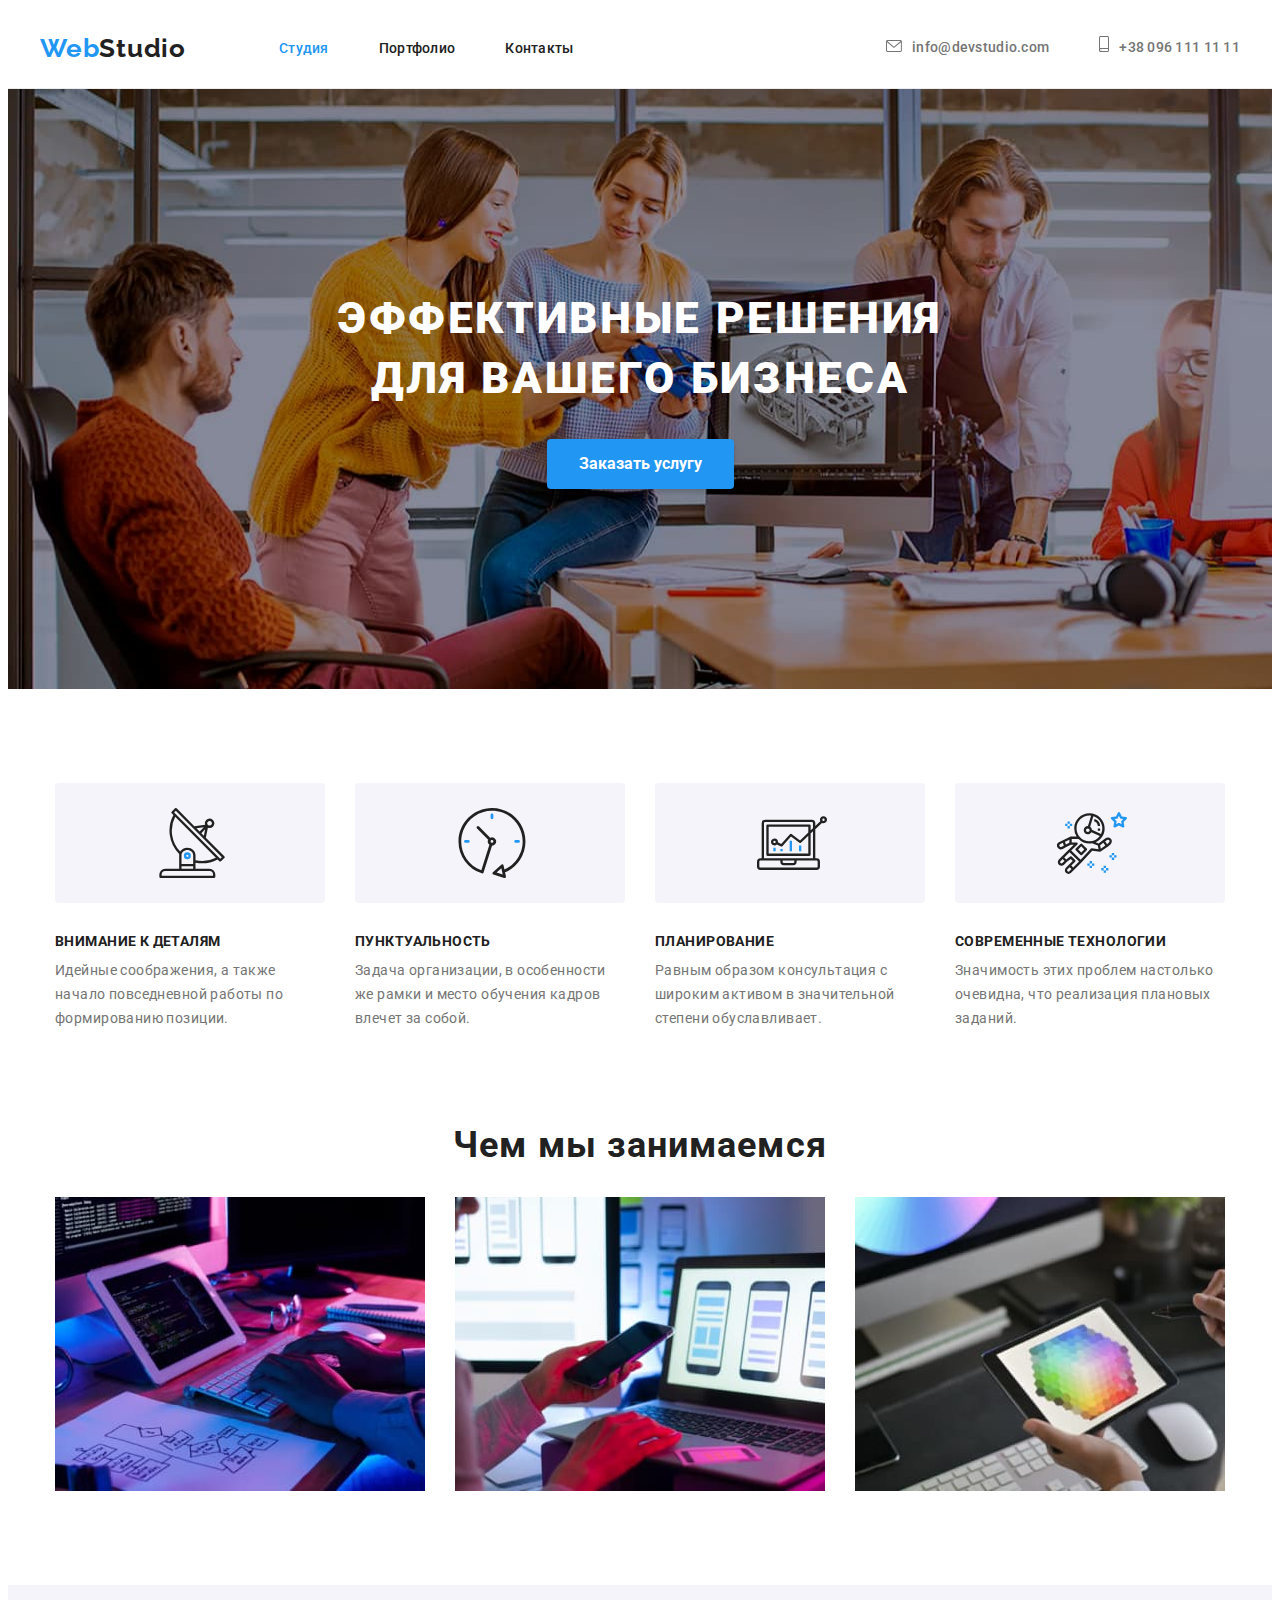
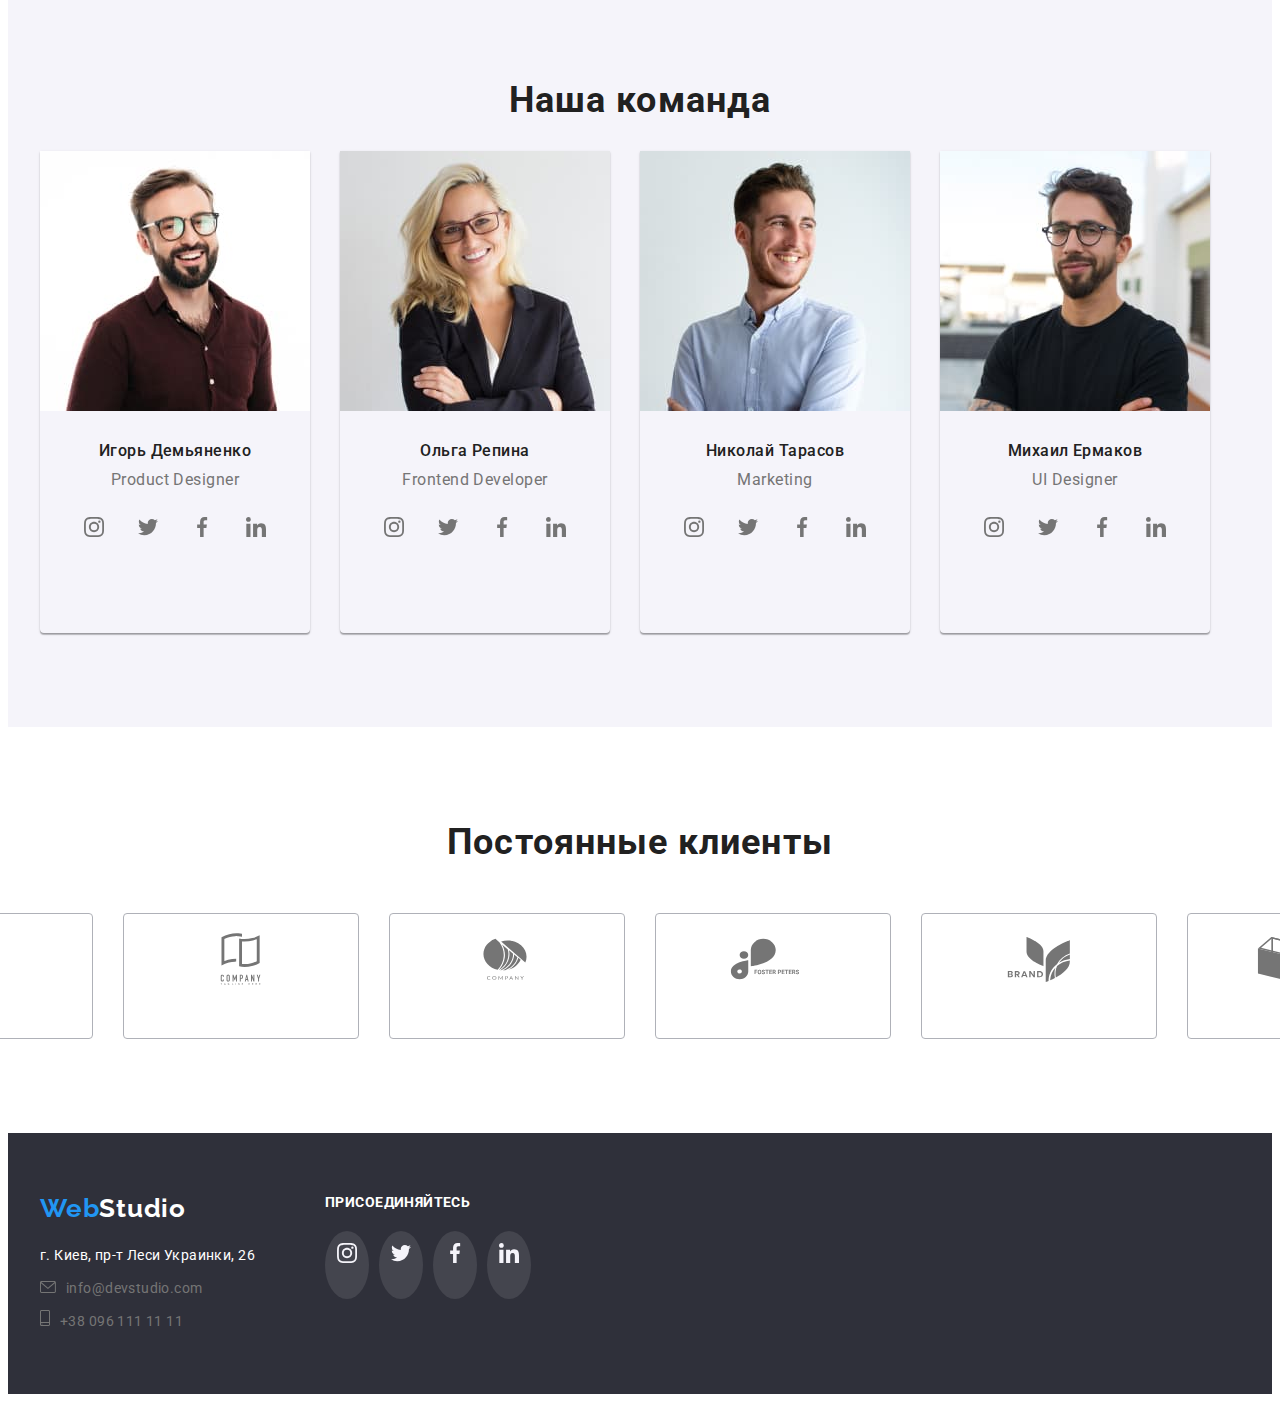
==== commit e9c697aa: "ДЗ_4 Правка_3" ====
--- a/index.html
+++ b/index.html
@@ -363,63 +363,77 @@
     <!--Footer-->
     <footer class="footer">
       <div class="container">
-        <div class="join">
-          <h3 class="join-title">Присоединяйтесь</h3>
-          <ul class="join-list">
-            <li class="social-icons">
-              <a href="#" class="join-link">
-                <svg class="social-icon" width="20px" height="20px">
-                  <use href="./images/svg-sprite.svg#icon-instagram"></use>
-                </svg>
-              </a>
-            </li>
-            <li class="social-icons">
-              <a href="#" class="join-link">
-                <svg class="social-icon" width="20px" height="20px">
-                  <use href="./images/svg-sprite.svg#icon-twitter"></use>
-                </svg>
-              </a>
-            </li>
-            <li class="social-icons">
-              <a href="#" class="join-link">
-                <svg class="social-icon" width="20px" height="20px">
-                  <use href="./images/svg-sprite.svg#icon-facebook"></use>
-                </svg>
-              </a>
-            </li>
-            <li class="social-icons">
-              <a href="#" class="join-link">
-                <svg class="social-icon" width="20px" height="20px">
-                  <use href="./images/svg-sprite.svg#icon-linkedin"></use>
-                </svg>
-              </a>
-            </li>
-          </ul>
-        </div>
-        <a href="./index.html" class="logo-second"
-          >Web<span class="logofooter">Studio</span></a
-        >
-        <address>
-          <ul class="address">
-            <li>
-              <a
-                href="https://www.google.com/maps/d/u/0/viewer?msa=0&mid=10uSM3H-mIU3GznYo2szRIEphczw&ll=50.42732700000001%2C30.538092&z=17"
-                class="location"
-                >г. Киев, пр-т Леси Украинки, 26</a
-              >
-            </li>
-            <li>
-              <a href="mailto:info@devstudio.com" class="footer-list"
-                >info@devstudio.com</a
-              >
-            </li>
-            <li>
-              <a href="tel:+380961111111" class="footer-list"
-                >+38 096 111 11 11</a
-              >
-            </li>
-          </ul>
-        </address>
+        <ul class="footer-blocks">
+          <li class="footer-block">
+            <a href="./index.html" class="logo-second"
+              >Web<span class="logofooter">Studio</span></a
+            >
+            <address>
+              <ul class="address">
+                <li>
+                  <a
+                    href="https://www.google.com/maps/d/u/0/viewer?msa=0&mid=10uSM3H-mIU3GznYo2szRIEphczw&ll=50.42732700000001%2C30.538092&z=17"
+                    class="location"
+                    >г. Киев, пр-т Леси Украинки, 26</a
+                  >
+                </li>
+                <li>
+                  <a href="mailto:info@devstudio.com" class="footer-list"
+                    ><svg class="contacts-icon" width="16px" height="12px">
+                      <use
+                        href="./images/svg-sprite.svg#icon-envelope"
+                      ></use></svg
+                    >info@devstudio.com</a
+                  >
+                </li>
+                <li>
+                  <a href="tel:+380961111111" class="footer-list"
+                    ><svg class="contacts-icon" width="10px" height="16px">
+                      <use
+                        href="./images/svg-sprite.svg#icon-smartphone"
+                      ></use></svg
+                    >+38 096 111 11 11</a
+                  >
+                </li>
+              </ul>
+            </address>
+          </li>
+          <li class="footer-block">
+            <div class="join">
+              <h3 class="join-title">Присоединяйтесь</h3>
+              <ul class="join-list">
+                <li class="social-icons">
+                  <a href="#" class="join-link">
+                    <svg class="social-icon" width="20px" height="20px">
+                      <use href="./images/svg-sprite.svg#icon-instagram"></use>
+                    </svg>
+                  </a>
+                </li>
+                <li class="social-icons">
+                  <a href="#" class="join-link">
+                    <svg class="social-icon" width="20px" height="20px">
+                      <use href="./images/svg-sprite.svg#icon-twitter"></use>
+                    </svg>
+                  </a>
+                </li>
+                <li class="social-icons">
+                  <a href="#" class="join-link">
+                    <svg class="social-icon" width="20px" height="20px">
+                      <use href="./images/svg-sprite.svg#icon-facebook"></use>
+                    </svg>
+                  </a>
+                </li>
+                <li class="social-icons">
+                  <a href="#" class="join-link">
+                    <svg class="social-icon" width="20px" height="20px">
+                      <use href="./images/svg-sprite.svg#icon-linkedin"></use>
+                    </svg>
+                  </a>
+                </li>
+              </ul>
+            </div>
+          </li>
+        </ul>
       </div>
     </footer>
   </body>
--- a/css/styles.css
+++ b/css/styles.css
@@ -129,9 +129,12 @@
 
 /*Hero Section */
 .hero-section {
-  background-color: #2f303a;
   text-align: center;
   padding: 200px 0;
+  background: url("../images/Overlay.jpg"), rgba(47, 48, 58, 0.4);
+  background-size: cover;
+  background-repeat: no-repeat;
+  background-position: left top;
 }
 
 h1 {
@@ -264,8 +267,8 @@
   height: 44px;
   border-radius: 50%;
   text-align: center;
-  padding-top: 14px;
-  padding-bottom: 14px;
+  padding-top: 12px;
+  padding-bottom: 12px;
 }
 .social-link:hover {
   color: var(--secondary-color);
@@ -338,6 +341,13 @@
   padding: 60px 0;
   background-color: #2f303a;
 }
+.footer-blocks {
+  display: flex;
+  align-items: flex-start;
+}
+.footer-block:not(:last-child) {
+  margin-right: 70px;
+}
 .logo-second {
   text-decoration: none;
   font-family: "Raleway", Arial, sans-serif;
@@ -356,7 +366,7 @@
 .join-title {
   font-weight: bold;
   font-size: 14px;
-  line-height: 16px;
+  line-height: 18px;
   letter-spacing: 0.03em;
   text-transform: uppercase;
   color: var(--secondary-color);
@@ -373,8 +383,8 @@
   height: 44px;
   border-radius: 50%;
   text-align: center;
-  padding-top: 14px;
-  padding-bottom: 14px;
+  padding-top: 12px;
+  padding-bottom: 12px;
   margin-top: 20px;
 }
 .join-link:hover {
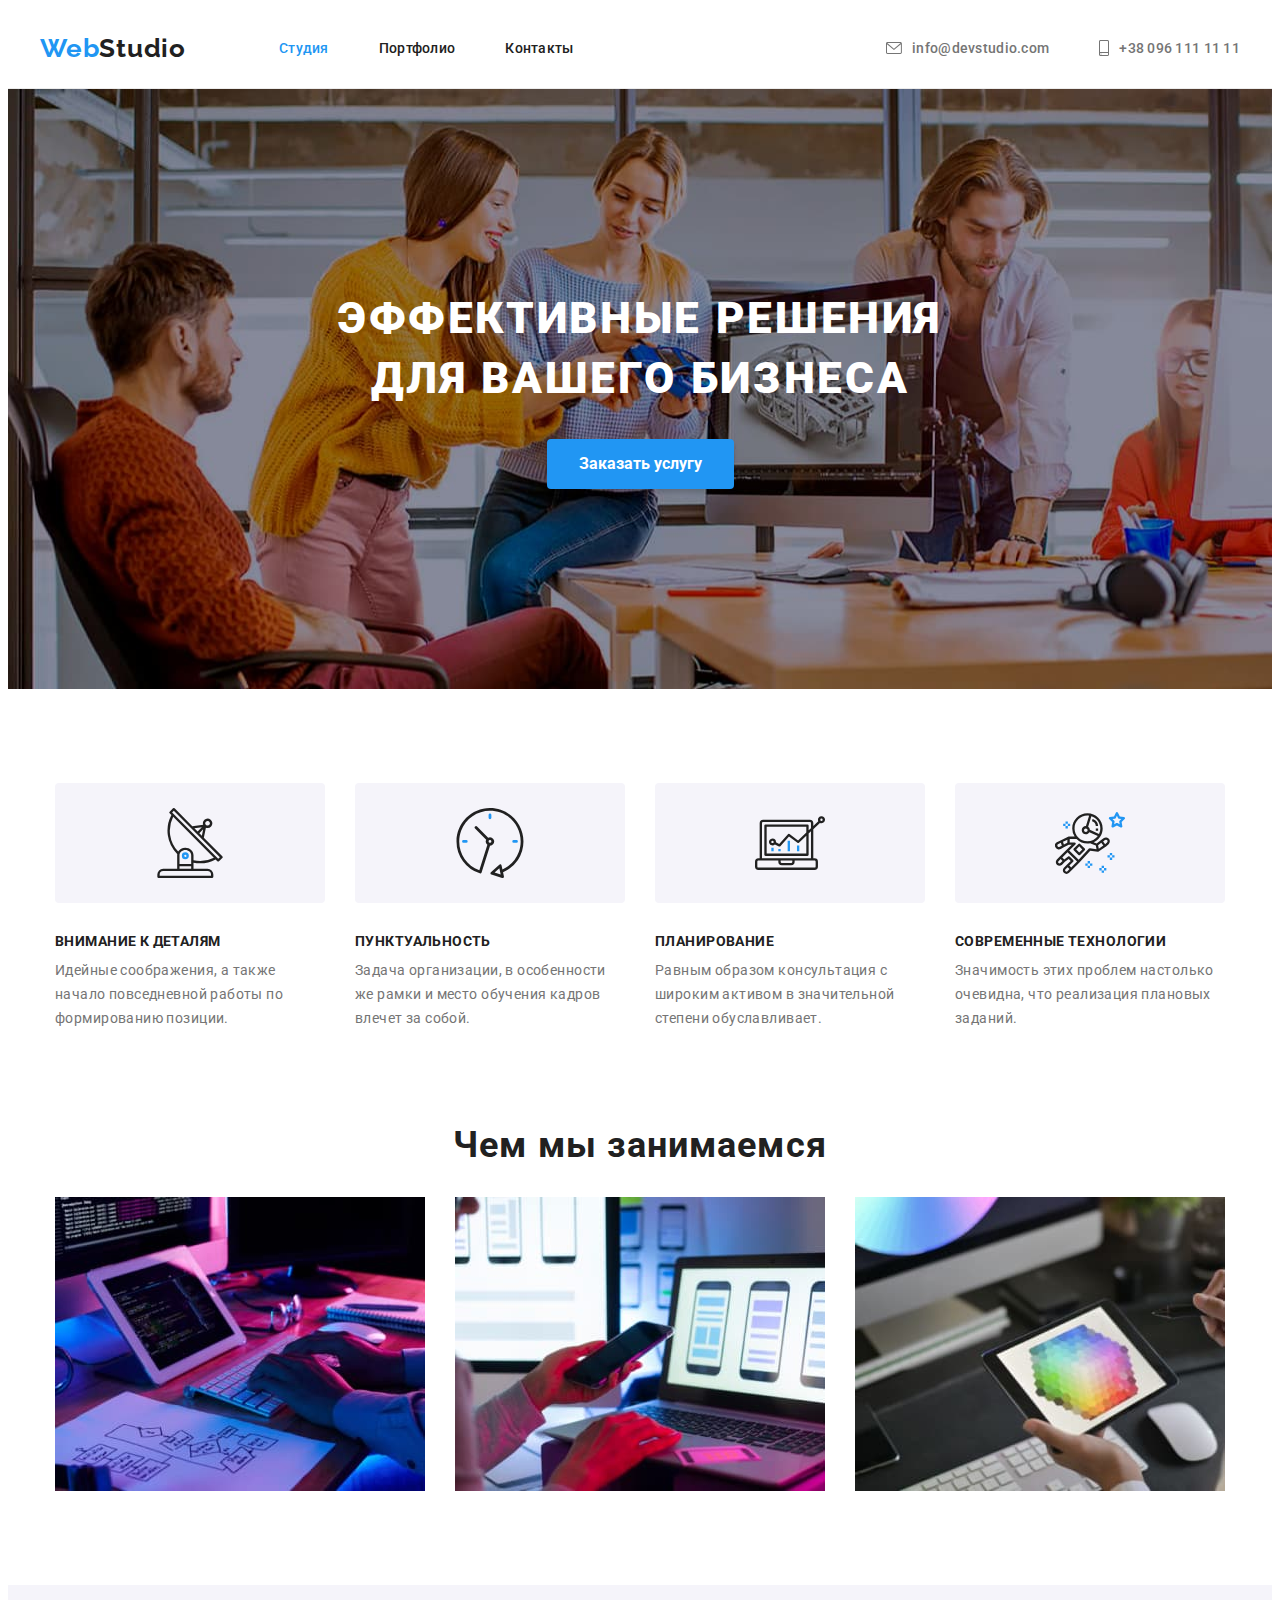
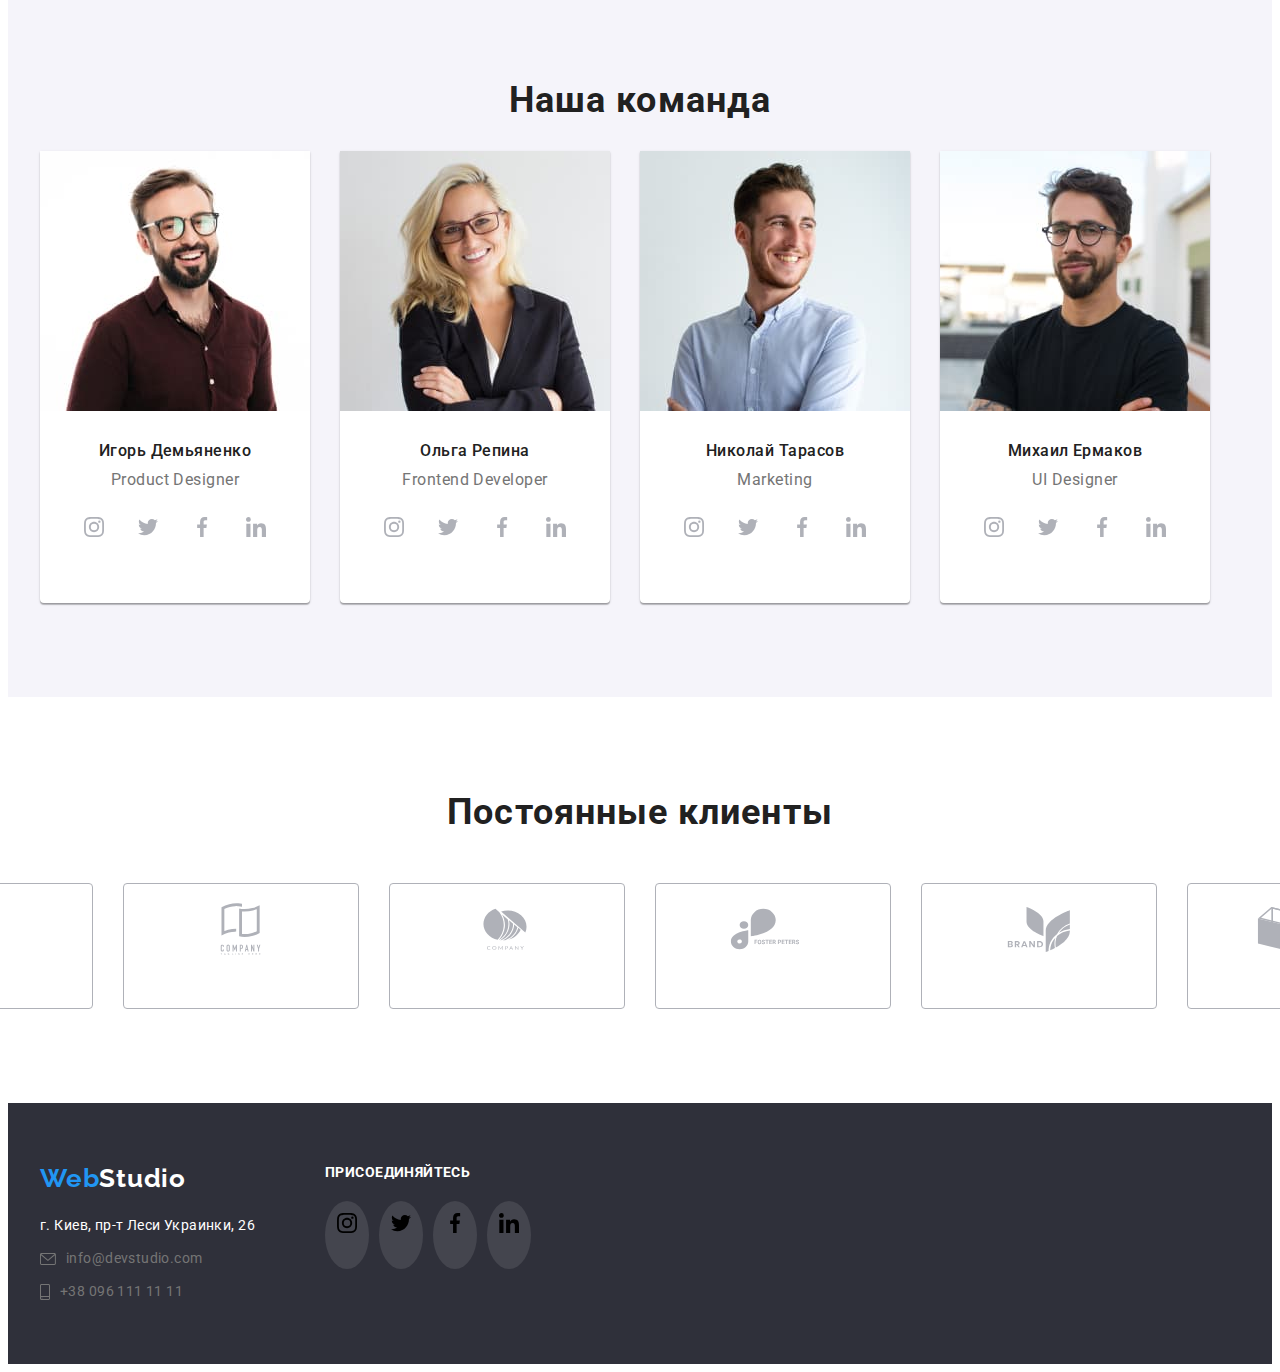
==== commit cf1306f2: "ДЗ_4 Правка_4" ====
--- a/index.html
+++ b/index.html
@@ -104,7 +104,7 @@
             </li>
             <li class="advantage">
               <div class="advantages-icon">
-                <svg class="advantages-logo" width="70px" height="70px">
+                <svg class="advantages-logo" width="70" height="70">
                   <use href="./images/svg-sprite.svg#icon-astronaut"></use>
                 </svg>
               </div>
@@ -404,28 +404,28 @@
               <ul class="join-list">
                 <li class="social-icons">
                   <a href="#" class="join-link">
-                    <svg class="social-icon" width="20px" height="20px">
+                    <svg class="social-icon-footer" width="20px" height="20px">
                       <use href="./images/svg-sprite.svg#icon-instagram"></use>
                     </svg>
                   </a>
                 </li>
                 <li class="social-icons">
                   <a href="#" class="join-link">
-                    <svg class="social-icon" width="20px" height="20px">
+                    <svg class="social-icon-footer" width="20px" height="20px">
                       <use href="./images/svg-sprite.svg#icon-twitter"></use>
                     </svg>
                   </a>
                 </li>
                 <li class="social-icons">
                   <a href="#" class="join-link">
-                    <svg class="social-icon" width="20px" height="20px">
+                    <svg class="social-icon-footer" width="20px" height="20px">
                       <use href="./images/svg-sprite.svg#icon-facebook"></use>
                     </svg>
                   </a>
                 </li>
                 <li class="social-icons">
                   <a href="#" class="join-link">
-                    <svg class="social-icon" width="20px" height="20px">
+                    <svg class="social-icon-footer" width="20px" height="20px">
                       <use href="./images/svg-sprite.svg#icon-linkedin"></use>
                     </svg>
                   </a>
--- a/css/styles.css
+++ b/css/styles.css
@@ -109,6 +109,8 @@
   display: flex;
 }
 .contact {
+  display: flex;
+  align-items: center;
   text-decoration: none;
   font-weight: 500;
   font-size: 14px;
@@ -129,6 +131,8 @@
 
 /*Hero Section */
 .hero-section {
+  max-width: 1600px;
+  margin: 0 auto;
   text-align: center;
   padding: 200px 0;
   background: url("../images/Overlay.jpg"), rgba(47, 48, 58, 0.4);
@@ -198,15 +202,15 @@
   width: 270px;
 }
 .advantages-icon {
+  display: flex;
+  align-items: center;
+  justify-content: center;
   background: var(--third-color);
   border-radius: 4px;
   margin-bottom: 30px;
   width: 270px;
   height: 120px;
 }
-.advantages-logo {
-  margin: 25px 102px;
-}
 
 /*Examples */
 .example-title {
@@ -244,6 +248,7 @@
   box-shadow: 0px 1px 3px rgba(0, 0, 0, 0.12), 0px 1px 1px rgba(0, 0, 0, 0.14),
     0px 2px 1px rgba(0, 0, 0, 0.2);
   border-radius: 0px 0px 4px 4px;
+  background-color: #ffffff;
 }
 .social-icons {
   color: var(--primary-text-color);
@@ -255,13 +260,9 @@
   margin-right: 10px;
 }
 .social-icon {
-  fill: currentColor;
-}
-.social-contacts {
-  margin: 16px 32px 30px 32px;
+  fill: #afb1b8;
 }
 .social-link {
-  color: var(--primary-text-color);
   display: block;
   width: 44px;
   height: 44px;
@@ -269,6 +270,9 @@
   text-align: center;
   padding-top: 12px;
   padding-bottom: 12px;
+}
+.social-link:hover .social-icon {
+  fill: currentColor;
 }
 .social-link:hover {
   color: var(--secondary-color);
@@ -387,10 +391,13 @@
   padding-bottom: 12px;
   margin-top: 20px;
 }
+.social-icon-footer {
+  color: var(--secondary-color);
+}
 .join-link:hover {
-  color: var(--secondary-color);
   background-color: var(--accent-color);
 }
+
 .social-icons:not(:last-child) {
   margin-right: 10px;
 }
@@ -412,6 +419,8 @@
   color: var(--secondary-color);
 }
 .footer-list {
+  display: flex;
+  align-items: center;
   text-decoration: none;
   color: var(--primary-text-color);
 }
@@ -428,9 +437,6 @@
 }
 .client {
   text-align: center;
-}
-.social-icon {
-  color: currentColor;
 }
 .client-link {
   color: var(--primary-text-color);
@@ -470,8 +476,10 @@
   margin-bottom: 50px;
 }
 .secondary-button {
+  display: block;
   padding: 6px 22px;
   margin-right: 8px;
+  line-height: 26px;
   border: none;
   border-radius: 4px;
 }
@@ -488,6 +496,8 @@
   color: var(--secondary-color);
   cursor: pointer;
   color: var(--secondary-color);
+  box-shadow: 0px 3px 1px rgba(0, 0, 0, 0.1), 0px 1px 2px rgba(0, 0, 0, 0.08),
+    0px 2px 2px rgba(0, 0, 0, 0.12);
 }
 .options-list {
   display: flex;
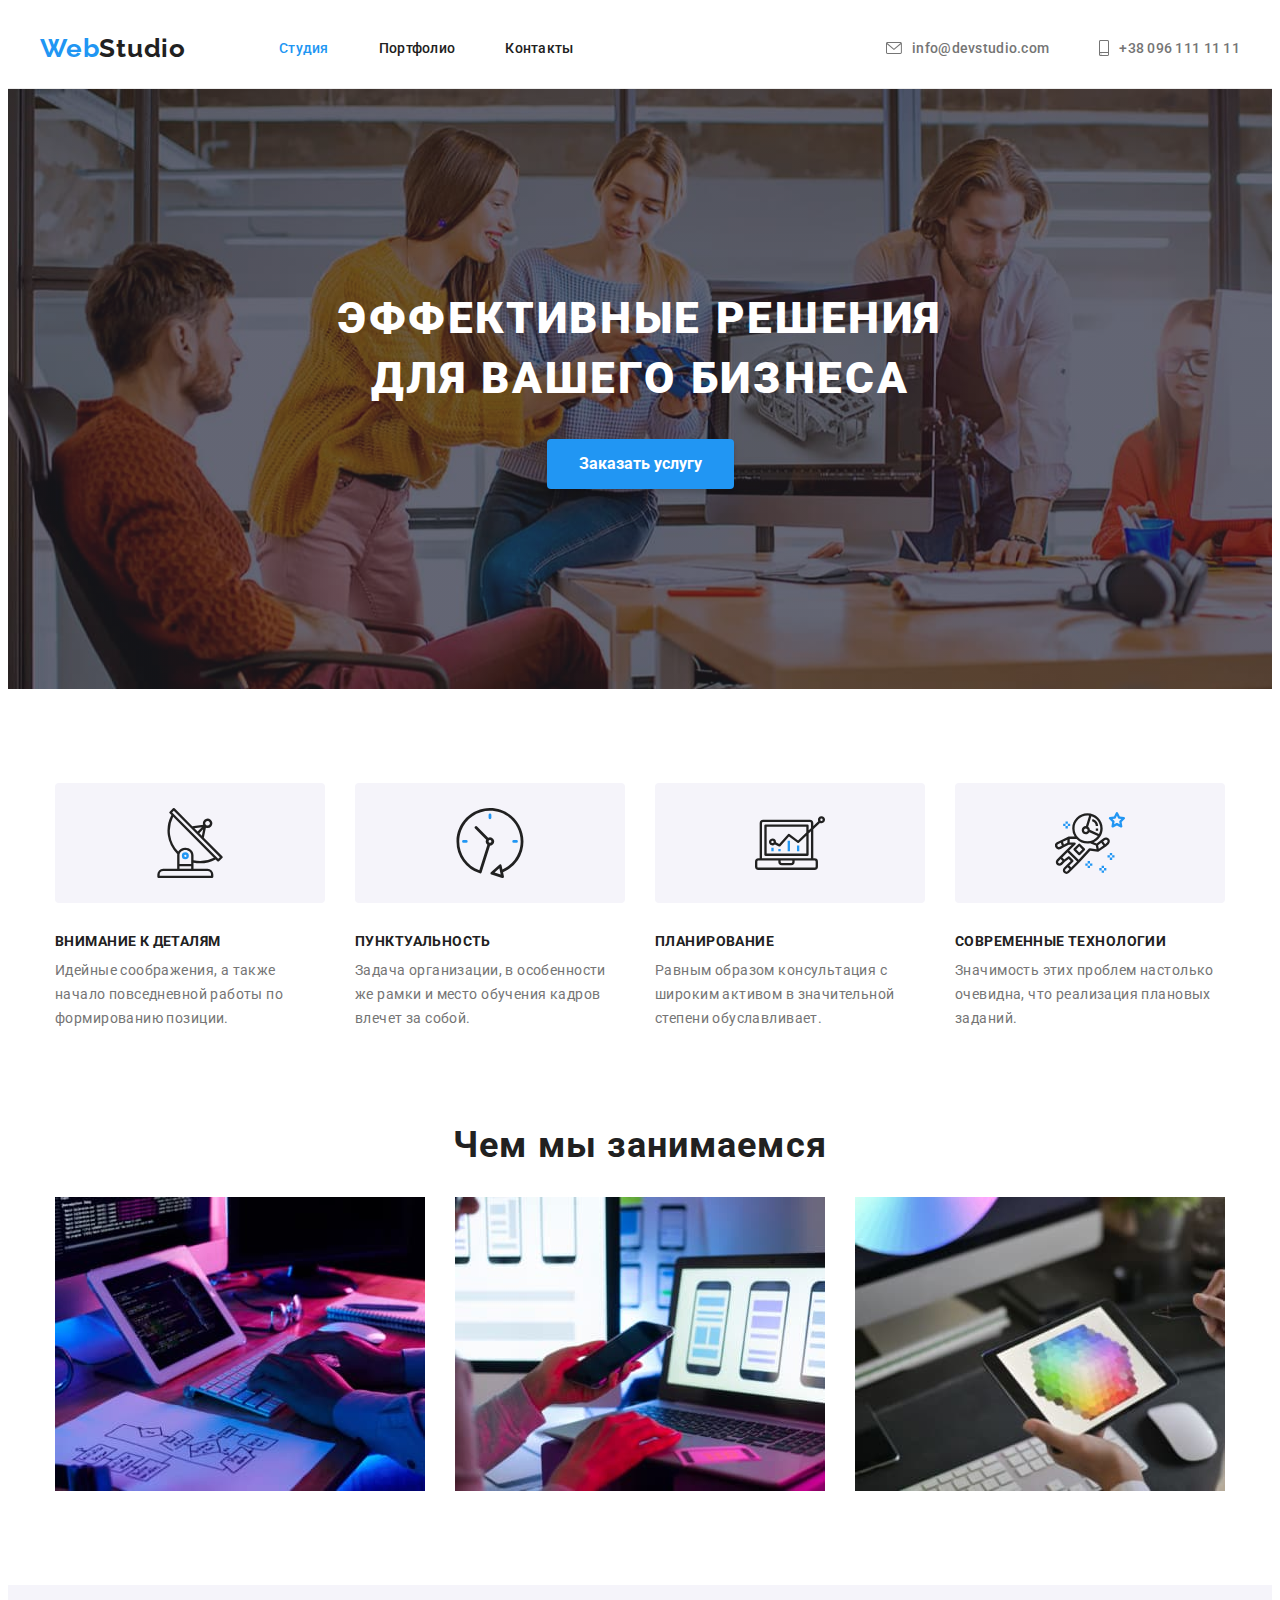
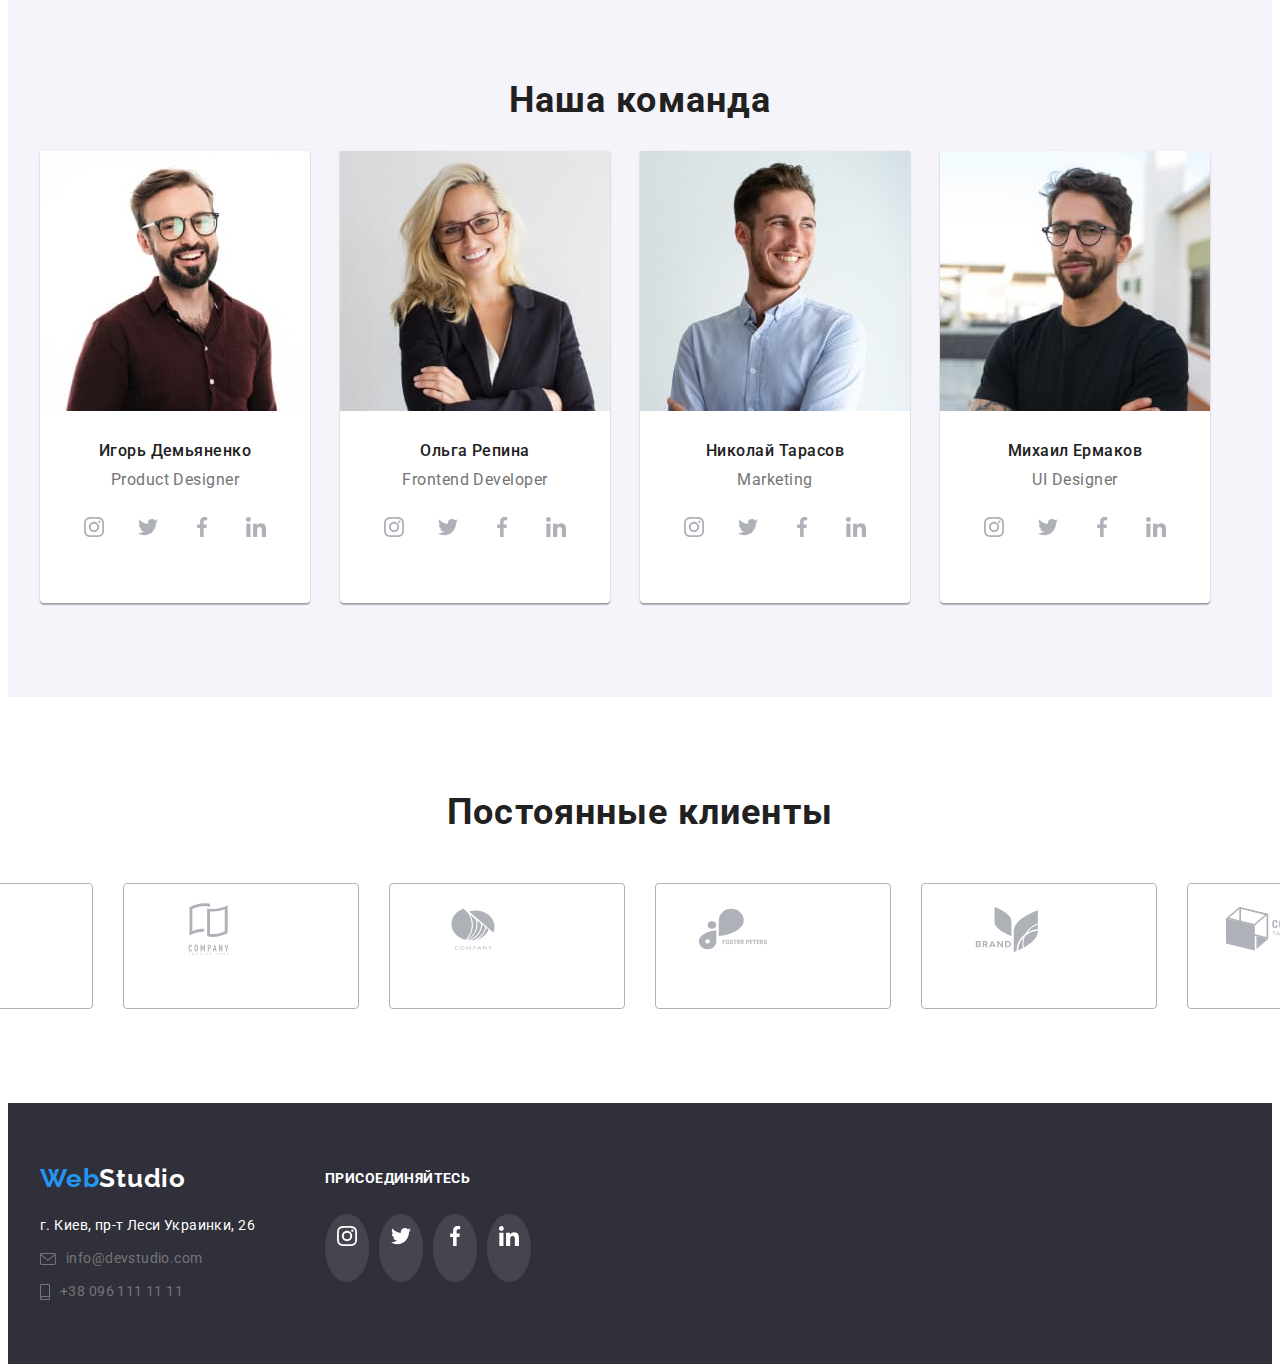
==== commit 6bcd525d: "ДЗ_4 Правка_5" ====
--- a/index.html
+++ b/index.html
@@ -316,42 +316,42 @@
           <ul class="clients-icon">
             <li class="client">
               <a href="#" class="client-link">
-                <svg class="social-icon" width="106px" height="60px">
+                <svg class="client-logo" width="106px" height="60px">
                   <use href="./images/svg-sprite.svg#icon-Logo1"></use>
                 </svg>
               </a>
             </li>
             <li class="client">
               <a href="#" class="client-link">
-                <svg class="social-icon" width="106px" height="60px">
+                <svg class="client-logo" width="106px" height="60px">
                   <use href="./images/svg-sprite.svg#icon-Logo2"></use>
                 </svg>
               </a>
             </li>
             <li class="client">
               <a href="#" class="client-link">
-                <svg class="social-icon" width="106px" height="60px">
+                <svg class="client-logo" width="106px" height="60px">
                   <use href="./images/svg-sprite.svg#icon-Logo3"></use>
                 </svg>
               </a>
             </li>
             <li class="client">
               <a href="#" class="client-link">
-                <svg class="social-icon" width="106px" height="60px">
+                <svg class="client-logo" width="106px" height="60px">
                   <use href="./images/svg-sprite.svg#icon-Logo4"></use>
                 </svg>
               </a>
             </li>
             <li class="client">
               <a href="#" class="client-link">
-                <svg class="social-icon" width="106px" height="60px">
+                <svg class="client-logo" width="106px" height="60px">
                   <use href="./images/svg-sprite.svg#icon-Logo5"></use>
                 </svg>
               </a>
             </li>
             <li class="client">
               <a href="#" class="client-link">
-                <svg class="social-icon" width="106px" height="60px">
+                <svg class="client-logo" width="106px" height="60px">
                   <use href="./images/svg-sprite.svg#icon-Logo6"></use>
                 </svg>
               </a>
--- a/css/styles.css
+++ b/css/styles.css
@@ -4,6 +4,7 @@
   --secondary-color: #ffffff;
   --third-color: #f5f4fa;
   --accent-color: #2196f3;
+  --logo-color: #afb1b8;
 }
 body {
   font-family: "Roboto", Arial, sans-serif;
@@ -135,7 +136,12 @@
   margin: 0 auto;
   text-align: center;
   padding: 200px 0;
-  background: url("../images/Overlay.jpg"), rgba(47, 48, 58, 0.4);
+  background-image: linear-gradient(
+      to bottom,
+      rgba(47, 48, 58, 0.4),
+      rgba(47, 48, 58, 0.4)
+    ),
+    url("../images/Overlay.jpg");
   background-size: cover;
   background-repeat: no-repeat;
   background-position: left top;
@@ -251,7 +257,6 @@
   background-color: #ffffff;
 }
 .social-icons {
-  color: var(--primary-text-color);
   display: inline-flex;
   align-items: center;
   justify-content: center;
@@ -259,10 +264,8 @@
 .social-icons:not(:last-child) {
   margin-right: 10px;
 }
-.social-icon {
-  fill: #afb1b8;
-}
 .social-link {
+  color: var(--primary-text-color);
   display: block;
   width: 44px;
   height: 44px;
@@ -271,12 +274,15 @@
   padding-top: 12px;
   padding-bottom: 12px;
 }
+.social-link:hover {
+  color: var(--secondary-color);
+  background-color: var(--accent-color);
+}
+.social-icon {
+  fill: #afb1b8;
+}
 .social-link:hover .social-icon {
   fill: currentColor;
-}
-.social-link:hover {
-  color: var(--secondary-color);
-  background-color: var(--accent-color);
 }
 .options {
   list-style: none;
@@ -340,6 +346,44 @@
   list-style: none;
 }
 
+/*Клиенты */
+.social-contacts,
+.clients-icon {
+  display: flex;
+  align-items: center;
+  justify-content: center;
+}
+.client:not(:last-child) {
+  margin-right: 30px;
+}
+.client {
+  display: flex;
+}
+.clients-icon {
+  margin-top: 50px;
+}
+.client-link {
+  align-items: center;
+  justify-content: center;
+  color: var(--primary-text-color);
+  padding: 16px 32px 16px 32px;
+  display: block;
+  width: 170px;
+  height: 92px;
+  border: 1px solid #afb1b8;
+  border-radius: 4px;
+}
+.client-link:hover {
+  color: var(--accent-color);
+  border-color: var(--accent-color);
+}
+.client-logo {
+  fill: var(--logo-color);
+}
+.client-link:hover .client-logo {
+  fill: currentColor;
+}
+
 /* footer */
 footer {
   padding: 60px 0;
@@ -370,7 +414,7 @@
 .join-title {
   font-weight: bold;
   font-size: 14px;
-  line-height: 18px;
+  line-height: 31px;
   letter-spacing: 0.03em;
   text-transform: uppercase;
   color: var(--secondary-color);
@@ -378,6 +422,7 @@
 .join-list {
   display: flex;
   align-items: center;
+  margin-top: 20px;
 }
 .join-link {
   color: var(--third-color);
@@ -389,15 +434,14 @@
   text-align: center;
   padding-top: 12px;
   padding-bottom: 12px;
-  margin-top: 20px;
-}
-.social-icon-footer {
-  color: var(--secondary-color);
 }
 .join-link:hover {
   background-color: var(--accent-color);
 }
 
+.social-icon-footer {
+  fill: var(--secondary-color);
+}
 .social-icons:not(:last-child) {
   margin-right: 10px;
 }
@@ -423,38 +467,6 @@
   align-items: center;
   text-decoration: none;
   color: var(--primary-text-color);
-}
-
-/*Клиенты */
-.social-contacts,
-.clients-icon {
-  display: flex;
-  align-items: center;
-  justify-content: center;
-}
-.client:not(:last-child) {
-  margin-right: 30px;
-}
-.client {
-  text-align: center;
-}
-.client-link {
-  color: var(--primary-text-color);
-}
-.clients-icon {
-  margin-top: 50px;
-}
-.client-link {
-  padding: 16px 32px 16px 32px;
-  display: block;
-  width: 170px;
-  height: 92px;
-  border: 1px solid #afb1b8;
-  border-radius: 4px;
-}
-.client-link:hover {
-  color: var(--accent-color);
-  border-color: var(--accent-color);
 }
 
 /* Portfolio */
@@ -499,17 +511,31 @@
   box-shadow: 0px 3px 1px rgba(0, 0, 0, 0.1), 0px 1px 2px rgba(0, 0, 0, 0.08),
     0px 2px 2px rgba(0, 0, 0, 0.12);
 }
+.option-link {
+  text-decoration: none;
+}
+.options {
+  background: #ffffff;
+  border: 1px solid #eeeeee;
+  box-sizing: border-box;
+}
+.options:hover {
+  box-shadow: 0px 1px 1px rgba(0, 0, 0, 0.12), 0px 4px 4px rgba(0, 0, 0, 0.06),
+    1px 4px 6px rgba(0, 0, 0, 0.16);
+}
 .options-list {
   display: flex;
   flex-wrap: wrap;
   align-items: center;
   margin-right: -30px;
   margin-bottom: -30px;
+}
+.option-text {
+  color: #757575;
 }
 .options-list .options {
   margin-right: 30px;
   margin-bottom: 30px;
-  border: 1px solid #eeeeee;
   flex-basis: calc(100% / 3 - 30px);
 }
 .options-description-wrapper {
